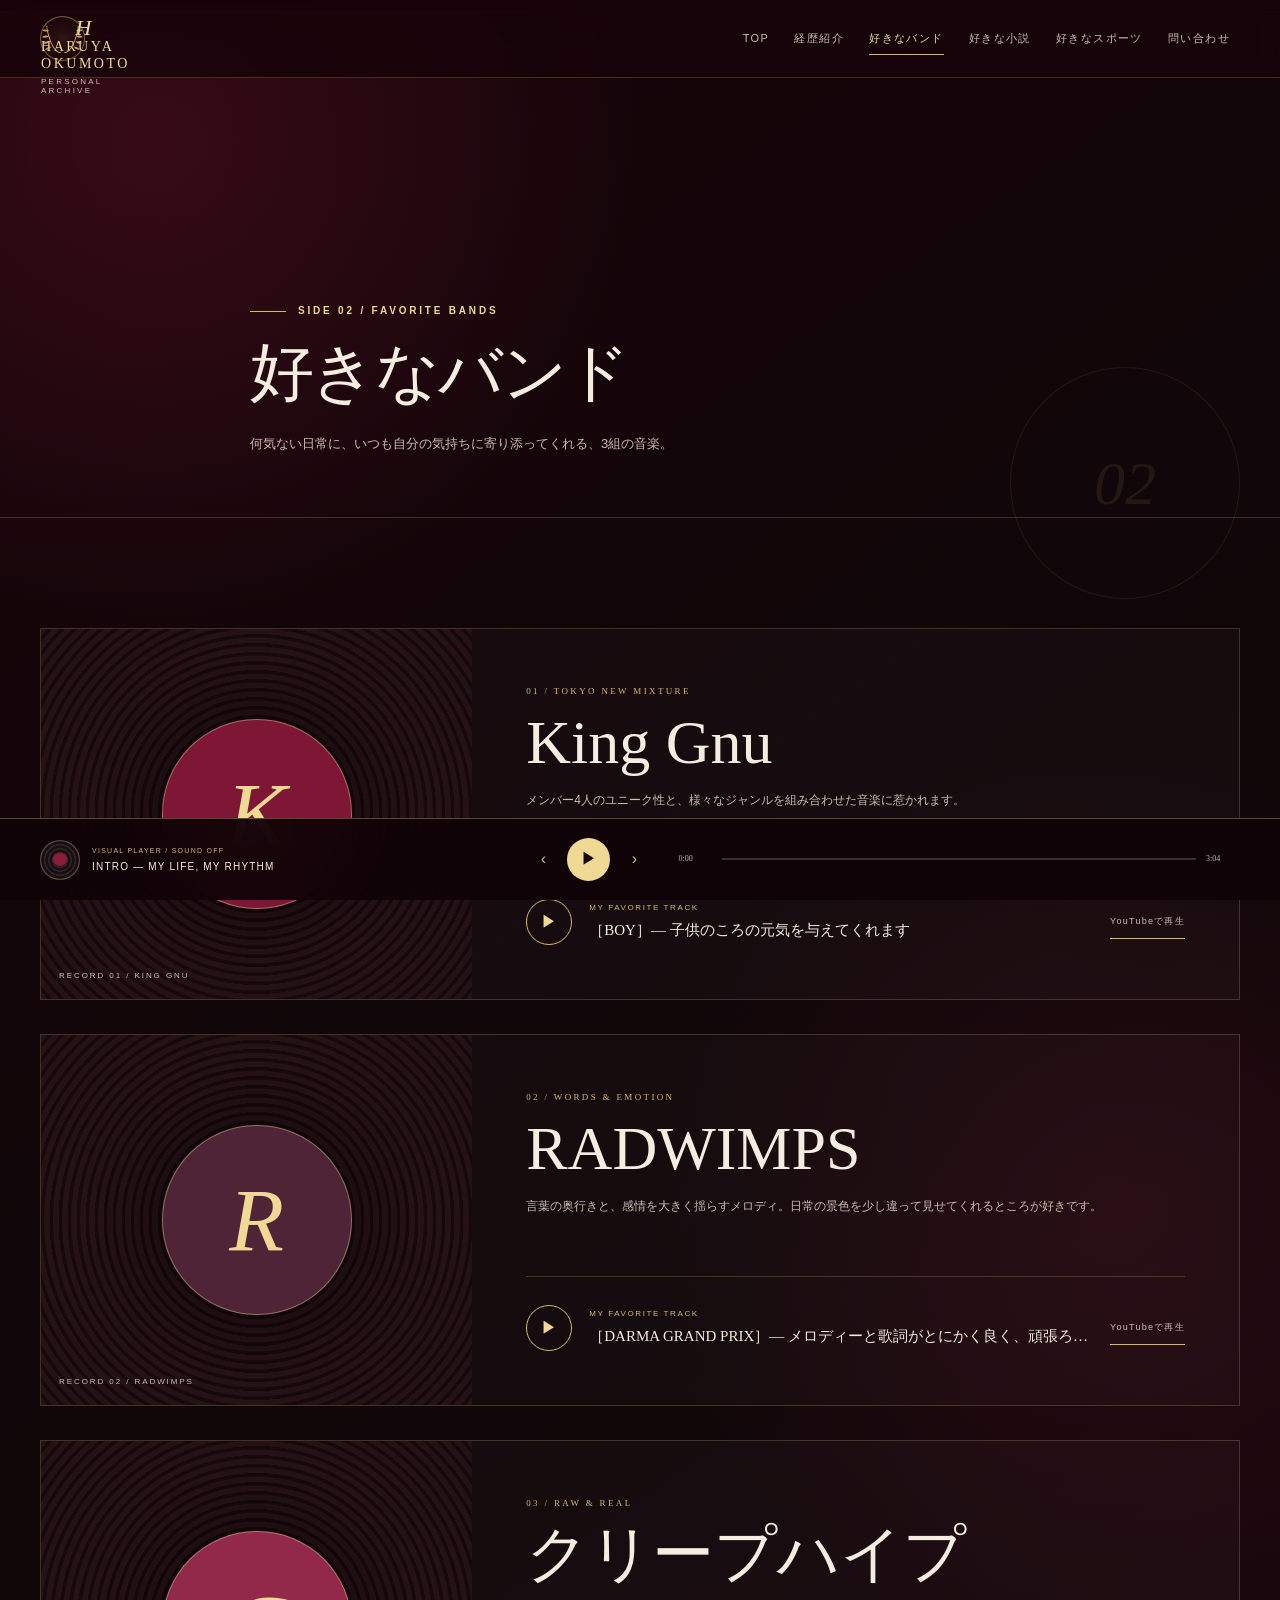
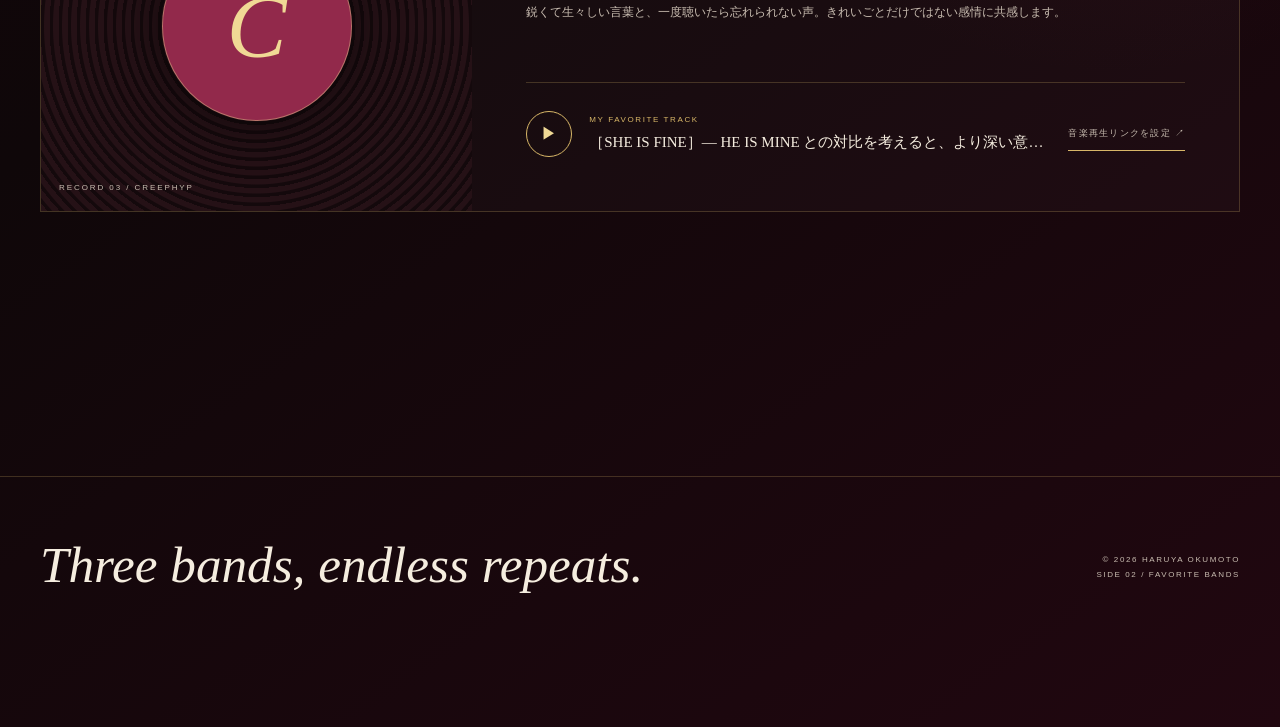
==== bands.html @ e5dada57 "all changed" ====
<!DOCTYPE html>
<html lang="ja">
<head>
  <meta charset="UTF-8">
  <meta name="viewport" content="width=device-width, initial-scale=1.0">
  <meta name="description" content="奥元遥矢の好きなバンド">
  <meta name="theme-color" content="#26060f">
  <title>好きなバンド | 奥元遥矢</title>
  <link rel="stylesheet" href="style.css">
  <script src="script.js" defer></script>
</head>
<body data-track="2">
  <a class="skip-link" href="#main">本文へ移動</a>
  <header class="site-header">
    <div class="header-inner">
      <a class="brand" href="index.html" aria-label="奥元遥矢 トップページ">
        <span class="brand-crest" aria-hidden="true">
          <span class="laurel left">
            <i></i>
            <i></i>
            <i></i>
            <i></i>
          </span><span class="monogram">H
        </span>
        <span class="laurel right">
          <i></i>
          <i></i>
          <i></i>
          <i></i>
        </span>
        <span class="brand-copy">
          <strong>HARUYA OKUMOTO</strong>
          <small>PERSONAL ARCHIVE</small>
        </span>
      </a>
      <nav class="desktop-nav" aria-label="メインナビゲーション">
        <a href="index.html">TOP</a>
        <a href="profile.html">経歴紹介</a>
        <a class="active" href="bands.html">好きなバンド</a>
        <a href="novels.html">好きな小説</a>
        <a href="sports.html">好きなスポーツ</a>
        <a href="contact.html">問い合わせ</a>
      </nav>
      <button class="menu-toggle" type="button" aria-label="メニューを開く" aria-expanded="false" data-menu-toggle><span></span><span></span></button>
    </div>
  </header>
  <nav class="mobile-nav" aria-label="モバイルナビゲーション">
    <a href="index.html">00 — TOP</a>
    <a href="profile.html">01 — 経歴紹介</a>
    <a href="bands.html">02 — 好きなバンド</a>
    <a href="novels.html">03 — 好きな小説</a>
    <a href="sports.html">04 — 好きなスポーツ</a>
    <a href="contact.html">05 — 問い合わせ</a>
  </nav>

  <main id="main">
    <section class="page-hero" data-side="02">
      <div class="container page-hero-copy">
        <p class="eyebrow">Side 02 / Favorite bands</p>
        <h1 class="page-title">好きなバンド</h1>
        <p class="page-description">何気ない日常に、いつも自分の気持ちに寄り添ってくれる、3組の音楽。</p>
      </div>
    </section>

    <section class="section">
      <div class="container band-list">
        <article class="band-card reveal">
          <div class="album-art" style="--album-color:#7e1735"><span class="album-initial">K</span><span class="album-index">RECORD 01 / KING GNU</span></div>
          <div class="band-content">
            <span class="band-kicker">01 / TOKYO NEW MIXTURE</span>
            <h2>King Gnu</h2>
            <p class="band-intro">メンバー4人のユニーク性と、様々なジャンルを組み合わせた音楽に惹かれます。</p>
            <div class="favorite-track">
              <button class="track-play" type="button" aria-label="King Gnuのビジュアル再生" data-demo-track="King Gnu">▶</button>
              <span class="track-meta"><small>MY FAVORITE TRACK</small><strong>［BOY］— 子供のころの元気を与えてくれます</strong></span>
              <a class="placeholder-link" href="https://youtu.be/OHMFoFIZF-4?si=AOyc0P_-ONfd1lYS" target="_blank" rel="noopener noreferrer">YouTubeで再生</a>
            </div>
          </div>
        </article>

        <article class="band-card reveal">
          <div class="album-art" style="--album-color:#4f2436"><span class="album-initial">R</span><span class="album-index">RECORD 02 / RADWIMPS</span></div>
          <div class="band-content">
            <span class="band-kicker">02 / WORDS &amp; EMOTION</span>
            <h2>RADWIMPS</h2>
            <p class="band-intro">言葉の奥行きと、感情を大きく揺らすメロディ。日常の景色を少し違って見せてくれるところが好きです。</p>
            <div class="favorite-track">
              <button class="track-play" type="button" aria-label="RADWIMPSのビジュアル再生" data-demo-track="RADWIMPS">▶</button>
              <span class="track-meta"><small>MY FAVORITE TRACK</small><strong>［DARMA GRAND PRIX］— メロディーと歌詞がとにかく良く、頑張ろうと思える曲です</strong></span>
              <a class="placeholder-link" href="https://youtu.be/pqZqYNPqaL0?si=oA6NtMtrsPEEuw84" target="_blank" rel="noopener noreferrer">YouTubeで再生</a>
            </div>
          </div>
        </article>

        <article class="band-card reveal">
          <div class="album-art" style="--album-color:#92294b"><span class="album-initial">C</span><span class="album-index">RECORD 03 / CREEPHYP</span></div>
          <div class="band-content">
            <span class="band-kicker">03 / RAW &amp; REAL</span>
            <h2>クリープハイプ</h2>
            <p class="band-intro">鋭くて生々しい言葉と、一度聴いたら忘れられない声。きれいごとだけではない感情に共感します。</p>
            <div class="favorite-track">
              <button class="track-play" type="button" aria-label="クリープハイプのビジュアル再生" data-demo-track="クリープハイプ">▶</button>
              <span class="track-meta"><small>MY FAVORITE TRACK</small><strong>［SHE IS FINE］— HE IS MINE との対比を考えると、より深い意味が感じられます</strong></span>
              <a class="placeholder-link" href="#" data-placeholder-link>音楽再生リンクを設定 ↗</a>
            </div>
          </div>
        </article>
      </div>
    </section>
  </main>

  <footer class="site-footer"><div class="container footer-inner"><p class="footer-title">Three bands, endless repeats.</p><p class="footer-meta">© 2026 HARUYA OKUMOTO<br>SIDE 02 / FAVORITE BANDS</p></div></footer>
  <div class="music-player" role="region" aria-label="ビジュアル音楽プレイヤー"><div class="player-inner"><div class="now-playing"><span class="mini-record" aria-hidden="true"></span><span class="now-copy"><small>VISUAL PLAYER / SOUND OFF</small><strong data-track-title>BANDS — FAVORITE SOUND</strong></span></div><div class="player-controls"><button class="player-button" type="button" aria-label="前のトラック" data-player-prev>‹</button><button class="player-button play-toggle" type="button" aria-label="再生" data-player-toggle><span data-play-icon>▶</span></button><button class="player-button" type="button" aria-label="次のトラック" data-player-next>›</button></div><div class="player-progress"><span data-current-time>0:00</span><div class="progress-track" role="slider" aria-label="再生位置" aria-valuemin="0" aria-valuemax="100" tabindex="0" data-progress-track><span class="progress-fill" data-progress-fill></span></div><span data-total-time>3:35</span></div></div></div>
  <div class="toast" role="status" aria-live="polite" data-toast></div>
</body>
</html>
---- style.css ----
@charset "UTF-8";

:root {
  --wine-950: #17040a;
  --wine-900: #26060f;
  --wine-800: #430a1a;
  --wine-700: #68112b;
  --wine-600: #8d1b3b;
  --wine-500: #aa294c;
  --wine-300: #d88498;
  --gold: #d8b768;
  --gold-light: #f0d995;
  --cream: #f5eddf;
  --cream-muted: #c8bcb0;
  --ink: #12080b;
  --line: rgba(216, 183, 104, 0.23);
  --surface: rgba(255, 248, 237, 0.055);
  --serif: "Yu Mincho", "Hiragino Mincho ProN", "Times New Roman", serif;
  --sans: "Yu Gothic", "Hiragino Kaku Gothic ProN", "Noto Sans JP", sans-serif;
  --display: Georgia, "Times New Roman", var(--serif);
  --max: 1200px;
  --player-height: 82px;
}

*,
*::before,
*::after {
  box-sizing: border-box;
}

html {
  scroll-behavior: smooth;
}

body {
  min-width: 320px;
  margin: 0;
  color: var(--cream);
  background:
    radial-gradient(circle at 12% 6%, rgba(141, 27, 59, 0.28), transparent 31rem),
    radial-gradient(circle at 87% 52%, rgba(104, 17, 43, 0.22), transparent 29rem),
    linear-gradient(145deg, var(--wine-950), #0f0709 55%, #210710);
  font-family: var(--sans);
  font-size: 16px;
  line-height: 1.8;
  opacity: 0;
  transition: opacity 0.45s ease;
}

body.is-ready {
  opacity: 1;
}

body::before {
  position: fixed;
  inset: 0;
  z-index: -1;
  content: "";
  pointer-events: none;
  opacity: 0.27;
  background-image:
    repeating-linear-gradient(0deg, rgba(255, 255, 255, 0.015) 0 1px, transparent 1px 4px),
    repeating-linear-gradient(90deg, rgba(255, 255, 255, 0.01) 0 1px, transparent 1px 5px);
}

::selection {
  color: var(--wine-950);
  background: var(--gold-light);
}

a {
  color: inherit;
  text-decoration: none;
}

button,
input,
textarea,
select {
  color: inherit;
  font: inherit;
}

button,
a {
  -webkit-tap-highlight-color: transparent;
}

img {
  max-width: 100%;
}

.skip-link {
  position: fixed;
  top: 10px;
  left: 10px;
  z-index: 9999;
  padding: 8px 14px;
  color: var(--ink);
  background: var(--gold-light);
  border-radius: 4px;
  transform: translateY(-150%);
}

.skip-link:focus {
  transform: translateY(0);
}

.site-header {
  position: sticky;
  top: 0;
  z-index: 100;
  height: 78px;
  border-bottom: 1px solid var(--line);
  background: rgba(23, 4, 10, 0.83);
  -webkit-backdrop-filter: blur(18px);
  backdrop-filter: blur(18px);
}

.header-inner {
  display: flex;
  align-items: center;
  justify-content: space-between;
  width: min(calc(100% - 48px), var(--max));
  height: 100%;
  margin: 0 auto;
}

.brand {
  display: inline-flex;
  align-items: center;
  gap: 12px;
  letter-spacing: 0.12em;
}

.brand-copy {
  display: grid;
  line-height: 1.2;
}

.brand-copy strong {
  font-family: var(--display);
  font-size: 14px;
  font-weight: 500;
  letter-spacing: 0.18em;
}

.brand-copy small {
  margin-top: 4px;
  color: var(--cream-muted);
  font-family: var(--sans);
  font-size: 8px;
  letter-spacing: 0.28em;
}

.brand-crest {
  position: relative;
  display: grid;
  width: 45px;
  height: 45px;
  place-items: center;
  color: var(--gold-light);
  border: 1px solid rgba(216, 183, 104, 0.5);
  border-radius: 50%;
  background: radial-gradient(circle, rgba(216, 183, 104, 0.11), transparent 62%);
  box-shadow: inset 0 0 18px rgba(216, 183, 104, 0.06);
}

.monogram {
  position: relative;
  z-index: 2;
  font-family: var(--display);
  font-size: 22px;
  font-style: italic;
  line-height: 1;
  transform: translateX(-1px);
}

.laurel {
  position: absolute;
  top: 8px;
  width: 11px;
  height: 29px;
  border: solid var(--gold);
  opacity: 0.9;
}

.laurel.left {
  left: 7px;
  border-width: 0 0 1px 1px;
  border-radius: 0 0 0 100%;
  transform: rotate(-8deg);
}

.laurel.right {
  right: 7px;
  border-width: 0 1px 1px 0;
  border-radius: 0 0 100% 0;
  transform: rotate(8deg);
}

.laurel i {
  position: absolute;
  width: 6px;
  height: 3px;
  background: var(--gold);
  border-radius: 100% 0 100% 0;
}

.laurel.left i:nth-child(1) { top: 3px; left: -5px; transform: rotate(35deg); }
.laurel.left i:nth-child(2) { top: 9px; left: -6px; transform: rotate(23deg); }
.laurel.left i:nth-child(3) { top: 15px; left: -6px; transform: rotate(14deg); }
.laurel.left i:nth-child(4) { top: 21px; left: -5px; transform: rotate(4deg); }
.laurel.right i:nth-child(1) { top: 3px; right: -5px; transform: scaleX(-1) rotate(35deg); }
.laurel.right i:nth-child(2) { top: 9px; right: -6px; transform: scaleX(-1) rotate(23deg); }
.laurel.right i:nth-child(3) { top: 15px; right: -6px; transform: scaleX(-1) rotate(14deg); }
.laurel.right i:nth-child(4) { top: 21px; right: -5px; transform: scaleX(-1) rotate(4deg); }

.desktop-nav {
  display: flex;
  align-items: center;
  gap: 5px;
}

.desktop-nav a {
  position: relative;
  padding: 11px 10px;
  color: var(--cream-muted);
  font-size: 11px;
  letter-spacing: 0.13em;
  transition: color 0.25s ease;
}

.desktop-nav a::after {
  position: absolute;
  right: 10px;
  bottom: 4px;
  left: 10px;
  height: 1px;
  content: "";
  background: var(--gold);
  transform: scaleX(0);
  transform-origin: right;
  transition: transform 0.25s ease;
}

.desktop-nav a:hover,
.desktop-nav a.active {
  color: var(--gold-light);
}

.desktop-nav a:hover::after,
.desktop-nav a.active::after {
  transform: scaleX(1);
  transform-origin: left;
}

.menu-toggle {
  display: none;
  width: 42px;
  height: 42px;
  padding: 0;
  border: 1px solid var(--line);
  border-radius: 50%;
  background: transparent;
  cursor: pointer;
}

.menu-toggle span {
  display: block;
  width: 17px;
  height: 1px;
  margin: 5px auto;
  background: var(--gold-light);
  transition: transform 0.25s ease, opacity 0.25s ease;
}

.mobile-nav {
  position: fixed;
  top: 78px;
  right: 0;
  left: 0;
  z-index: 99;
  display: grid;
  padding: 20px 24px 28px;
  border-bottom: 1px solid var(--line);
  background: rgba(23, 4, 10, 0.98);
  transform: translateY(-120%);
  transition: transform 0.35s cubic-bezier(0.2, 0.8, 0.2, 1);
}

.mobile-nav a {
  padding: 11px 4px;
  color: var(--cream-muted);
  border-bottom: 1px solid rgba(216, 183, 104, 0.1);
  font-size: 13px;
  letter-spacing: 0.15em;
}

body.menu-open .mobile-nav {
  transform: translateY(0);
}

body.menu-open .menu-toggle span:first-child {
  transform: translateY(3px) rotate(45deg);
}

body.menu-open .menu-toggle span:last-child {
  transform: translateY(-3px) rotate(-45deg);
}

main {
  overflow: hidden;
  padding-bottom: calc(var(--player-height) + 72px);
}

.container {
  width: min(calc(100% - 48px), var(--max));
  margin: 0 auto;
}

.eyebrow {
  display: flex;
  align-items: center;
  gap: 12px;
  margin: 0 0 16px;
  color: var(--gold-light);
  font-size: 10px;
  font-weight: 600;
  letter-spacing: 0.28em;
  text-transform: uppercase;
}

.eyebrow::before {
  width: 36px;
  height: 1px;
  content: "";
  background: var(--gold);
}

.hero {
  position: relative;
  display: grid;
  min-height: calc(100svh - 78px);
  align-items: center;
  padding: 72px 0 88px;
}

.hero-grid {
  display: grid;
  grid-template-columns: 1.12fr 0.88fr;
  gap: 6vw;
  align-items: center;
}

.hero h1 {
  max-width: 790px;
  margin: 0;
  font-family: var(--serif);
  font-size: clamp(46px, 7.2vw, 104px);
  font-weight: 500;
  letter-spacing: -0.055em;
  line-height: 0.99;
}

.hero h1 .outline {
  display: block;
  color: transparent;
  -webkit-text-stroke: 1px rgba(240, 217, 149, 0.78);
  font-family: var(--display);
  font-style: italic;
  letter-spacing: -0.035em;
}

.hero-lead {
  max-width: 600px;
  margin: 28px 0 0;
  color: var(--cream-muted);
  font-size: 14px;
  line-height: 2.05;
}

.hero-actions {
  display: flex;
  flex-wrap: wrap;
  gap: 12px;
  margin-top: 36px;
}

.button {
  display: inline-flex;
  min-height: 50px;
  align-items: center;
  justify-content: center;
  gap: 12px;
  padding: 0 23px;
  border: 1px solid var(--gold);
  border-radius: 999px;
  font-size: 11px;
  font-weight: 600;
  letter-spacing: 0.16em;
  cursor: pointer;
  transition: color 0.25s ease, background 0.25s ease, transform 0.25s ease;
}

.button.primary {
  color: var(--wine-950);
  background: var(--gold-light);
}

.button.secondary {
  color: var(--gold-light);
  background: transparent;
}

.button:hover {
  transform: translateY(-2px);
}

.button.primary:hover {
  background: var(--cream);
}

.button .arrow {
  font-size: 16px;
}

.record-stage {
  position: relative;
  display: grid;
  min-height: 480px;
  place-items: center;
}

.record-stage::before {
  position: absolute;
  width: min(39vw, 450px);
  aspect-ratio: 1;
  content: "";
  border: 1px solid rgba(216, 183, 104, 0.14);
  border-radius: 50%;
  box-shadow: 0 0 0 44px rgba(216, 183, 104, 0.025), 0 0 0 88px rgba(216, 183, 104, 0.018);
}

.vinyl {
  position: relative;
  width: min(34vw, 390px);
  aspect-ratio: 1;
  border-radius: 50%;
  background:
    radial-gradient(circle at 50% 50%, #0b0809 0 2.5%, transparent 2.8%),
    radial-gradient(circle at 50% 50%, var(--gold) 0 4%, #ede0b4 4.4% 5%, var(--wine-700) 5.4% 18%, transparent 18.4%),
    repeating-radial-gradient(circle at 50% 50%, #151113 0 3px, #262022 4px 5px, #0b090a 6px 8px);
  box-shadow: -20px 28px 65px rgba(0, 0, 0, 0.58), inset 0 0 28px rgba(255, 255, 255, 0.08);
}

.vinyl::before {
  position: absolute;
  inset: 0;
  content: "";
  border-radius: inherit;
  background: conic-gradient(from 20deg, transparent 0 12%, rgba(255, 255, 255, 0.13) 16%, transparent 21% 50%, rgba(255, 255, 255, 0.08) 56%, transparent 61%);
  mix-blend-mode: screen;
}

.vinyl::after {
  position: absolute;
  top: 37%;
  right: 37%;
  bottom: 37%;
  left: 37%;
  display: grid;
  content: "H";
  place-items: center;
  color: var(--gold-light);
  border: 1px solid rgba(240, 217, 149, 0.42);
  border-radius: 50%;
  font-family: var(--display);
  font-size: clamp(20px, 3vw, 42px);
  font-style: italic;
  background: radial-gradient(circle, var(--wine-600), var(--wine-800));
}

.vinyl.is-spinning,
body.is-playing .vinyl {
  animation: spin 7s linear infinite;
}

@keyframes spin {
  to { transform: rotate(360deg); }
}

.record-caption {
  position: absolute;
  right: 0;
  bottom: 30px;
  display: grid;
  padding-left: 18px;
  border-left: 1px solid var(--gold);
  line-height: 1.4;
}

.record-caption strong {
  font-family: var(--display);
  font-size: 12px;
  font-weight: 400;
  letter-spacing: 0.2em;
}

.record-caption small {
  margin-top: 5px;
  color: var(--cream-muted);
  font-size: 8px;
  letter-spacing: 0.22em;
}

.scroll-cue {
  position: absolute;
  bottom: 35px;
  left: 50%;
  display: grid;
  gap: 8px;
  place-items: center;
  color: var(--cream-muted);
  font-size: 8px;
  letter-spacing: 0.27em;
  transform: translateX(-50%);
}

.scroll-cue::after {
  width: 1px;
  height: 42px;
  content: "";
  background: linear-gradient(var(--gold), transparent);
  animation: scrollLine 1.8s ease-in-out infinite;
  transform-origin: top;
}

@keyframes scrollLine {
  0%, 100% { transform: scaleY(0.35); opacity: 0.45; }
  50% { transform: scaleY(1); opacity: 1; }
}

.section {
  padding: 110px 0;
}

.section + .section {
  border-top: 1px solid rgba(216, 183, 104, 0.1);
}

.section-heading {
  display: flex;
  align-items: end;
  justify-content: space-between;
  gap: 30px;
  margin-bottom: 48px;
}

.section-heading h2,
.page-title {
  margin: 0;
  font-family: var(--serif);
  font-size: clamp(36px, 5vw, 70px);
  font-weight: 500;
  letter-spacing: -0.04em;
  line-height: 1.15;
}

.section-heading p {
  max-width: 470px;
  margin: 0;
  color: var(--cream-muted);
  font-size: 12px;
  line-height: 1.9;
}

.route-grid {
  display: grid;
  grid-template-columns: repeat(12, 1fr);
  gap: 16px;
}

.route-card {
  position: relative;
  display: flex;
  min-height: 240px;
  flex-direction: column;
  justify-content: space-between;
  padding: 26px;
  overflow: hidden;
  border: 1px solid var(--line);
  border-radius: 2px;
  background:
    radial-gradient(circle at 100% 100%, rgba(141, 27, 59, 0.26), transparent 60%),
    var(--surface);
  transition: border-color 0.3s ease, transform 0.3s ease, background 0.3s ease;
}

.route-card:nth-child(1),
.route-card:nth-child(2) {
  grid-column: span 6;
}

.route-card:nth-child(n + 3) {
  grid-column: span 4;
}

.route-card::after {
  position: absolute;
  right: -55px;
  bottom: -80px;
  width: 190px;
  aspect-ratio: 1;
  content: "";
  border: 16px double rgba(216, 183, 104, 0.08);
  border-radius: 50%;
  transition: transform 0.5s ease;
}

.route-card:hover {
  border-color: rgba(216, 183, 104, 0.56);
  background-color: rgba(255, 248, 237, 0.075);
  transform: translateY(-5px);
}

.route-card:hover::after {
  transform: rotate(35deg) scale(1.08);
}

.route-number {
  color: var(--gold);
  font-family: var(--display);
  font-size: 10px;
  letter-spacing: 0.22em;
}

.route-card h3 {
  position: relative;
  z-index: 1;
  margin: auto 0 5px;
  font-family: var(--serif);
  font-size: clamp(23px, 3vw, 34px);
  font-weight: 500;
  line-height: 1.2;
}

.route-card p {
  position: relative;
  z-index: 1;
  margin: 0;
  color: var(--cream-muted);
  font-size: 10px;
  letter-spacing: 0.14em;
}

.route-arrow {
  position: absolute;
  top: 23px;
  right: 25px;
  color: var(--gold-light);
  font-size: 22px;
  transition: transform 0.3s ease;
}

.route-card:hover .route-arrow {
  transform: translate(4px, -4px);
}

.quote-block {
  display: grid;
  grid-template-columns: 0.75fr 1.25fr;
  gap: 8vw;
  align-items: center;
}

.quote-number {
  position: relative;
  display: grid;
  width: min(100%, 350px);
  aspect-ratio: 1;
  place-items: center;
  color: var(--gold-light);
  border: 1px solid var(--line);
  border-radius: 50%;
  font-family: var(--display);
  font-size: clamp(72px, 11vw, 150px);
  font-style: italic;
}

.quote-number::before,
.quote-number::after {
  position: absolute;
  content: "";
  border: 1px solid rgba(216, 183, 104, 0.1);
  border-radius: 50%;
}

.quote-number::before { inset: 9%; }
.quote-number::after { inset: 21%; }

.quote-copy blockquote {
  margin: 0;
  font-family: var(--serif);
  font-size: clamp(25px, 3.6vw, 48px);
  line-height: 1.55;
}

.quote-copy cite {
  display: block;
  margin-top: 24px;
  color: var(--gold);
  font-size: 10px;
  font-style: normal;
  letter-spacing: 0.24em;
}

.page-hero {
  position: relative;
  display: flex;
  min-height: 440px;
  align-items: end;
  padding: 90px 0 62px;
  border-bottom: 1px solid var(--line);
}

.page-hero::after {
  position: absolute;
  right: max(24px, calc((100vw - var(--max)) / 2));
  bottom: -82px;
  width: 230px;
  aspect-ratio: 1;
  content: attr(data-side);
  color: rgba(216, 183, 104, 0.1);
  border: 1px solid rgba(216, 183, 104, 0.1);
  border-radius: 50%;
  font-family: var(--display);
  font-size: 62px;
  font-style: italic;
  line-height: 230px;
  text-align: center;
}

.page-hero-copy {
  position: relative;
  z-index: 1;
  max-width: 780px;
}

.page-description {
  max-width: 620px;
  margin: 22px 0 0;
  color: var(--cream-muted);
  font-size: 13px;
}

.profile-layout {
  display: grid;
  grid-template-columns: 0.75fr 1.25fr;
  gap: 7vw;
  align-items: start;
}

.profile-portrait {
  position: sticky;
  top: 115px;
  display: grid;
  min-height: 520px;
  place-items: center;
  overflow: hidden;
  border: 1px solid var(--line);
  background:
    linear-gradient(145deg, transparent 35%, rgba(141, 27, 59, 0.38)),
    linear-gradient(25deg, rgba(216, 183, 104, 0.07), transparent);
}

.profile-portrait::before {
  width: 72%;
  aspect-ratio: 1;
  content: "H";
  color: var(--gold-light);
  border: 1px solid rgba(216, 183, 104, 0.32);
  border-radius: 50%;
  font-family: var(--display);
  font-size: clamp(100px, 14vw, 190px);
  font-style: italic;
  line-height: 1.75;
  text-align: center;
  box-shadow: 0 0 0 24px rgba(216, 183, 104, 0.025), 0 0 0 48px rgba(216, 183, 104, 0.018);
}

.profile-portrait small {
  position: absolute;
  right: 20px;
  bottom: 16px;
  color: var(--cream-muted);
  font-size: 8px;
  letter-spacing: 0.26em;
}

.profile-list {
  margin: 0;
}

.profile-row {
  display: grid;
  grid-template-columns: 150px 1fr;
  gap: 20px;
  padding: 24px 0;
  border-bottom: 1px solid var(--line);
}

.profile-row dt {
  color: var(--gold);
  font-family: var(--display);
  font-size: 10px;
  letter-spacing: 0.2em;
  text-transform: uppercase;
}

.profile-row dd {
  margin: 0;
  font-family: var(--serif);
  font-size: clamp(20px, 2.5vw, 26px);
  line-height: 1.55;
}

.timeline {
  position: relative;
  display: grid;
  gap: 0;
  margin-top: 82px;
}

.timeline::before {
  position: absolute;
  top: 10px;
  bottom: 10px;
  left: 72px;
  width: 1px;
  content: "";
  background: var(--line);
}

.timeline-item {
  position: relative;
  display: grid;
  grid-template-columns: 70px 1fr;
  gap: 32px;
  padding: 0 0 38px;
}

.timeline-year {
  color: var(--gold-light);
  font-family: var(--display);
  font-size: 13px;
  font-style: italic;
}

.timeline-copy {
  position: relative;
  padding-left: 22px;
}

.timeline-copy::before {
  position: absolute;
  top: 5px;
  left: -35px;
  width: 7px;
  height: 7px;
  content: "";
  border: 1px solid var(--gold);
  border-radius: 50%;
  background: var(--wine-950);
}

.timeline-copy h3 {
  margin: 0 0 8px;
  font-family: var(--serif);
  font-size: 20px;
  font-weight: 500;
}

.timeline-copy p {
  margin: 0;
  color: var(--cream-muted);
  font-size: 12px;
}

.band-list {
  display: grid;
  gap: 34px;
}

.band-card {
  display: grid;
  grid-template-columns: 0.72fr 1.28fr;
  min-height: 370px;
  overflow: hidden;
  border: 1px solid var(--line);
  background: rgba(255, 248, 237, 0.025);
}

.album-art {
  position: relative;
  display: grid;
  min-height: 370px;
  place-items: center;
  overflow: hidden;
  background:
    radial-gradient(circle at center, transparent 0 28%, rgba(0, 0, 0, 0.35) 28.5% 29%, transparent 29.5%),
    repeating-radial-gradient(circle at center, #251116 0 5px, #14090c 6px 9px);
}

.album-art::after {
  position: absolute;
  width: 44%;
  aspect-ratio: 1;
  content: "";
  border: 1px solid rgba(240, 217, 149, 0.42);
  border-radius: 50%;
  background: var(--album-color, var(--wine-700));
  box-shadow: 0 0 50px rgba(0, 0, 0, 0.5);
}

.album-initial {
  position: relative;
  z-index: 2;
  color: var(--gold-light);
  font-family: var(--display);
  font-size: clamp(52px, 7vw, 90px);
  font-style: italic;
}

.album-art .album-index {
  position: absolute;
  bottom: 16px;
  left: 18px;
  z-index: 3;
  color: var(--cream-muted);
  font-size: 8px;
  letter-spacing: 0.24em;
}

.band-content {
  display: flex;
  flex-direction: column;
  padding: clamp(28px, 5vw, 54px);
}

.band-kicker {
  color: var(--gold);
  font-family: var(--display);
  font-size: 9px;
  letter-spacing: 0.26em;
}

.band-content h2 {
  margin: 12px 0 17px;
  font-family: var(--display);
  font-size: clamp(35px, 5vw, 62px);
  font-weight: 400;
  line-height: 1;
}

.band-intro {
  max-width: 580px;
  margin: 0;
  color: var(--cream-muted);
  font-size: 12px;
}

.favorite-track {
  display: grid;
  grid-template-columns: 48px 1fr auto;
  gap: 15px;
  align-items: center;
  margin-top: auto;
  padding-top: 28px;
  border-top: 1px solid var(--line);
}

.track-play {
  display: grid;
  width: 46px;
  height: 46px;
  padding: 0;
  place-items: center;
  color: var(--gold-light);
  border: 1px solid var(--gold);
  border-radius: 50%;
  background: transparent;
  cursor: pointer;
  transition: background 0.25s ease, color 0.25s ease;
}

.track-play:hover {
  color: var(--wine-950);
  background: var(--gold-light);
}

.track-meta {
  display: grid;
  min-width: 0;
  line-height: 1.5;
}

.track-meta small {
  color: var(--gold);
  font-size: 8px;
  letter-spacing: 0.2em;
}

.track-meta strong {
  overflow: hidden;
  margin-top: 5px;
  font-family: var(--serif);
  font-size: 15px;
  font-weight: 500;
  text-overflow: ellipsis;
  white-space: nowrap;
}

.placeholder-link {
  padding: 8px 0;
  color: var(--cream-muted);
  border-bottom: 1px solid var(--gold);
  font-size: 9px;
  letter-spacing: 0.14em;
  cursor: pointer;
}

.novel-shelf {
  display: grid;
  grid-template-columns: repeat(3, 1fr);
  gap: 20px;
  align-items: end;
}

.book-card {
  position: relative;
  display: flex;
  min-height: 500px;
  flex-direction: column;
  padding: 30px;
  overflow: hidden;
  color: var(--cream);
  border: 1px solid rgba(216, 183, 104, 0.4);
  background:
    linear-gradient(155deg, rgba(255, 255, 255, 0.055), transparent 35%),
    var(--book-color, var(--wine-800));
  box-shadow: 12px 18px 35px rgba(0, 0, 0, 0.25);
  transition: transform 0.35s ease, box-shadow 0.35s ease;
}

.book-card:nth-child(2) {
  min-height: 540px;
}

.book-card:hover {
  z-index: 2;
  box-shadow: 18px 24px 50px rgba(0, 0, 0, 0.42);
  transform: translateY(-12px) rotate(-0.5deg);
}

.book-card::before {
  position: absolute;
  top: 0;
  bottom: 0;
  left: 12px;
  width: 1px;
  content: "";
  background: rgba(216, 183, 104, 0.25);
  box-shadow: 3px 0 8px rgba(0, 0, 0, 0.22);
}

.book-number {
  color: var(--gold-light);
  font-family: var(--display);
  font-size: 9px;
  letter-spacing: 0.25em;
}

.book-card h2 {
  margin: 54px 0 14px;
  font-family: var(--serif);
  font-size: clamp(27px, 3vw, 38px);
  font-weight: 500;
  line-height: 1.45;
  writing-mode: vertical-rl;
}

.book-card p {
  max-width: 28em;
  margin: auto 0 0;
  color: rgba(245, 237, 223, 0.68);
  font-size: 11px;
  line-height: 1.9;
}

.book-stamp {
  position: absolute;
  right: 24px;
  bottom: 24px;
  display: grid;
  width: 38px;
  height: 38px;
  place-items: center;
  color: var(--gold-light);
  border: 1px solid var(--gold);
  border-radius: 50%;
  font-family: var(--display);
  font-size: 11px;
  font-style: italic;
}

.reading-note {
  display: grid;
  grid-template-columns: 0.9fr 1.1fr;
  gap: 7vw;
  align-items: center;
}

.reading-note h2 {
  margin: 0;
  font-family: var(--serif);
  font-size: clamp(31px, 4vw, 52px);
  font-weight: 500;
  line-height: 1.45;
}

.reading-note p {
  margin: 0;
  color: var(--cream-muted);
  font-size: 12px;
}

.sports-grid {
  display: grid;
  grid-template-columns: repeat(2, 1fr);
  gap: 22px;
}

.sport-card {
  position: relative;
  min-height: 580px;
  padding: clamp(28px, 4vw, 48px);
  overflow: hidden;
  border: 1px solid var(--line);
  background:
    linear-gradient(180deg, transparent 45%, rgba(0, 0, 0, 0.6)),
    radial-gradient(circle at 60% 30%, var(--sport-glow, rgba(141, 27, 59, 0.6)), transparent 42%),
    #170b0e;
}

.sport-card::after {
  position: absolute;
  top: 22%;
  left: 50%;
  width: min(65%, 310px);
  aspect-ratio: 1;
  content: "";
  border: 1px solid rgba(240, 217, 149, 0.22);
  border-radius: 50%;
  box-shadow: 0 0 0 18px rgba(216, 183, 104, 0.03), 0 0 0 36px rgba(216, 183, 104, 0.018);
  transform: translateX(-50%);
}

.sport-card.tennis::before {
  position: absolute;
  top: 27%;
  left: 50%;
  z-index: 1;
  width: 120px;
  height: 210px;
  content: "";
  border: 8px double var(--gold-light);
  border-radius: 50%;
  opacity: 0.75;
  transform: translateX(-50%) rotate(35deg);
  box-shadow: 35px 153px 0 -27px var(--gold-light);
}

.sport-card.running::before {
  position: absolute;
  top: 22%;
  left: 50%;
  z-index: 1;
  width: 210px;
  height: 210px;
  content: "";
  border: solid var(--gold-light);
  border-width: 0 0 7px 7px;
  border-radius: 50%;
  opacity: 0.72;
  transform: translateX(-50%) rotate(-38deg) skew(-12deg);
}

.sport-index {
  color: var(--gold);
  font-family: var(--display);
  font-size: 9px;
  letter-spacing: 0.24em;
}

.sport-copy {
  position: absolute;
  right: clamp(28px, 4vw, 48px);
  bottom: clamp(28px, 4vw, 48px);
  left: clamp(28px, 4vw, 48px);
  z-index: 2;
}

.sport-copy h2 {
  margin: 0;
  font-family: var(--display);
  font-size: clamp(42px, 6vw, 72px);
  font-weight: 400;
  line-height: 1;
}

.sport-copy p {
  margin: 18px 0 0;
  color: var(--cream-muted);
  font-size: 12px;
}

.sport-tags {
  display: flex;
  flex-wrap: wrap;
  gap: 8px;
  margin-top: 22px;
}

.sport-tags span {
  padding: 5px 10px;
  border: 1px solid rgba(216, 183, 104, 0.35);
  border-radius: 999px;
  color: var(--gold-light);
  font-size: 8px;
  letter-spacing: 0.16em;
}

.routine {
  display: grid;
  grid-template-columns: repeat(3, 1fr);
  gap: 1px;
  border: 1px solid var(--line);
  background: var(--line);
}

.routine-card {
  min-height: 190px;
  padding: 28px;
  background: var(--wine-950);
}

.routine-card small {
  color: var(--gold);
  font-family: var(--display);
  font-size: 9px;
  letter-spacing: 0.22em;
}

.routine-card h3 {
  margin: 25px 0 8px;
  font-family: var(--serif);
  font-size: 21px;
  font-weight: 500;
}

.routine-card p {
  margin: 0;
  color: var(--cream-muted);
  font-size: 11px;
}

.contact-layout {
  display: grid;
  grid-template-columns: 0.75fr 1.25fr;
  gap: 8vw;
  align-items: start;
}

.contact-side {
  position: sticky;
  top: 120px;
}

.contact-side h2 {
  margin: 0;
  font-family: var(--serif);
  font-size: clamp(31px, 4vw, 52px);
  font-weight: 500;
  line-height: 1.45;
}

.contact-side p {
  margin: 24px 0 0;
  color: var(--cream-muted);
  font-size: 12px;
}

.no-send-note {
  display: flex;
  gap: 10px;
  align-items: flex-start;
  margin-top: 32px;
  padding: 16px;
  border: 1px solid var(--line);
  color: var(--gold-light);
  font-size: 10px;
  line-height: 1.7;
}

.no-send-note::before {
  flex: none;
  content: "●";
  color: var(--gold);
  font-size: 7px;
}

.contact-form {
  display: grid;
  gap: 28px;
}

.form-row {
  display: grid;
  grid-template-columns: repeat(2, 1fr);
  gap: 22px;
}

.field {
  display: grid;
  gap: 9px;
}

.field label {
  color: var(--gold-light);
  font-size: 9px;
  letter-spacing: 0.2em;
}

.field input,
.field textarea,
.field select {
  width: 100%;
  padding: 14px 0;
  border: 0;
  border-bottom: 1px solid rgba(216, 183, 104, 0.38);
  border-radius: 0;
  outline: 0;
  background: transparent;
  transition: border-color 0.25s ease, background 0.25s ease;
}

.field textarea {
  min-height: 170px;
  resize: vertical;
}

.field input:focus,
.field textarea:focus,
.field select:focus {
  border-bottom-color: var(--gold-light);
  background: rgba(216, 183, 104, 0.03);
}

.field input::placeholder,
.field textarea::placeholder {
  color: rgba(200, 188, 176, 0.47);
}

.contact-form .button {
  justify-self: start;
}

.site-footer {
  position: relative;
  padding: 62px 0 calc(var(--player-height) + 55px);
  border-top: 1px solid var(--line);
}

.footer-inner {
  display: flex;
  align-items: end;
  justify-content: space-between;
  gap: 35px;
}

.footer-title {
  margin: 0;
  font-family: var(--display);
  font-size: clamp(30px, 4vw, 52px);
  font-style: italic;
  line-height: 1;
}

.footer-meta {
  color: var(--cream-muted);
  font-size: 8px;
  letter-spacing: 0.2em;
  text-align: right;
}

.music-player {
  position: fixed;
  right: 0;
  bottom: 0;
  left: 0;
  z-index: 150;
  height: var(--player-height);
  border-top: 1px solid rgba(216, 183, 104, 0.38);
  background: rgba(16, 4, 8, 0.94);
  -webkit-backdrop-filter: blur(22px);
  backdrop-filter: blur(22px);
}

.player-inner {
  display: grid;
  grid-template-columns: minmax(200px, 0.9fr) auto minmax(260px, 1.1fr);
  gap: 28px;
  align-items: center;
  width: min(calc(100% - 48px), var(--max));
  height: 100%;
  margin: 0 auto;
}

.now-playing {
  display: flex;
  min-width: 0;
  gap: 12px;
  align-items: center;
}

.mini-record {
  position: relative;
  flex: none;
  width: 40px;
  height: 40px;
  border: 1px solid rgba(216, 183, 104, 0.28);
  border-radius: 50%;
  background: repeating-radial-gradient(circle, #151113 0 2px, #352128 3px 4px);
}

.mini-record::after {
  position: absolute;
  inset: 32%;
  content: "";
  border-radius: 50%;
  background: var(--wine-600);
}

body.is-playing .mini-record {
  animation: spin 3s linear infinite;
}

.now-copy {
  display: grid;
  min-width: 0;
  line-height: 1.3;
}

.now-copy small {
  color: var(--gold);
  font-size: 7px;
  letter-spacing: 0.18em;
}

.now-copy strong {
  overflow: hidden;
  margin-top: 5px;
  font-size: 10px;
  font-weight: 500;
  letter-spacing: 0.12em;
  text-overflow: ellipsis;
  white-space: nowrap;
}

.player-controls {
  display: flex;
  gap: 8px;
  align-items: center;
}

.player-button {
  display: grid;
  width: 32px;
  height: 32px;
  padding: 0;
  place-items: center;
  color: var(--cream-muted);
  border: 0;
  background: transparent;
  cursor: pointer;
}

.player-button:hover {
  color: var(--gold-light);
}

.player-button.play-toggle {
  width: 43px;
  height: 43px;
  color: var(--wine-950);
  border-radius: 50%;
  background: var(--gold-light);
}

.player-progress {
  display: grid;
  grid-template-columns: 34px 1fr 34px;
  gap: 10px;
  align-items: center;
  color: var(--cream-muted);
  font-family: var(--display);
  font-size: 8px;
}

.progress-track {
  position: relative;
  height: 2px;
  overflow: hidden;
  background: rgba(245, 237, 223, 0.18);
  cursor: pointer;
}

.progress-fill {
  display: block;
  width: 0;
  height: 100%;
  background: var(--gold-light);
}

.toast {
  position: fixed;
  right: 24px;
  bottom: calc(var(--player-height) + 22px);
  z-index: 300;
  max-width: min(360px, calc(100% - 48px));
  padding: 14px 18px;
  color: var(--wine-950);
  border-radius: 2px;
  background: var(--gold-light);
  box-shadow: 0 15px 40px rgba(0, 0, 0, 0.34);
  font-size: 11px;
  line-height: 1.6;
  opacity: 0;
  pointer-events: none;
  transform: translateY(12px);
  transition: opacity 0.25s ease, transform 0.25s ease;
}

.toast.show {
  opacity: 1;
  transform: translateY(0);
}

.reveal {
  opacity: 0;
  transform: translateY(22px);
  transition: opacity 0.65s ease, transform 0.65s ease;
}

.reveal.visible {
  opacity: 1;
  transform: translateY(0);
}

@media (max-width: 980px) {
  .desktop-nav { display: none; }
  .menu-toggle { display: block; }
  .hero-grid { grid-template-columns: 1fr; gap: 45px; }
  .hero { padding-top: 65px; }
  .hero-copy { position: relative; z-index: 2; }
  .record-stage { min-height: 410px; }
  .vinyl { width: min(68vw, 360px); }
  .record-stage::before { width: min(76vw, 420px); }
  .route-card:nth-child(n) { grid-column: span 6; }
  .route-card:last-child { grid-column: span 12; }
  .profile-layout { grid-template-columns: 0.8fr 1.2fr; gap: 40px; }
  .profile-portrait { min-height: 430px; }
  .band-card { grid-template-columns: 0.8fr 1.2fr; }
  .favorite-track { grid-template-columns: 48px 1fr; }
  .placeholder-link { grid-column: 2; justify-self: start; }
  .novel-shelf { gap: 12px; }
  .book-card { padding: 24px; }
  .player-inner { grid-template-columns: minmax(160px, 1fr) auto 1.2fr; gap: 15px; }
}

@media (max-width: 720px) {
  :root { --player-height: 72px; }
  .container,
  .header-inner,
  .player-inner { width: min(calc(100% - 32px), var(--max)); }
  .site-header { height: 68px; }
  .brand-copy small { display: none; }
  .brand-crest { width: 39px; height: 39px; }
  .brand-copy strong { font-size: 12px; }
  .mobile-nav { top: 68px; }
  .hero { min-height: auto; padding: 78px 0 110px; }
  .hero h1 { font-size: clamp(44px, 14vw, 72px); }
  .hero-lead { font-size: 12px; }
  .record-stage { min-height: 350px; }
  .vinyl { width: min(78vw, 320px); }
  .record-stage::before { width: min(88vw, 370px); }
  .record-caption { right: 10px; bottom: 5px; }
  .scroll-cue { display: none; }
  .section { padding: 78px 0; }
  .section-heading { display: grid; margin-bottom: 32px; }
  .route-grid { gap: 12px; }
  .route-card:nth-child(n) { grid-column: span 12; min-height: 190px; }
  .quote-block,
  .profile-layout,
  .reading-note,
  .contact-layout { grid-template-columns: 1fr; gap: 50px; }
  .quote-number { width: 70%; margin: 0 auto; }
  .profile-portrait,
  .contact-side { position: relative; top: auto; }
  .profile-portrait { min-height: 360px; }
  .profile-row { grid-template-columns: 105px 1fr; gap: 12px; }
  .page-hero { min-height: 390px; padding-top: 76px; }
  .page-hero::after { right: -70px; bottom: -90px; }
  .band-card { grid-template-columns: 1fr; }
  .album-art { min-height: 310px; }
  .band-content { min-height: 360px; }
  .novel-shelf { grid-template-columns: 1fr; gap: 20px; }
  .book-card,
  .book-card:nth-child(2) { min-height: 410px; }
  .book-card h2 { margin-top: 35px; writing-mode: initial; }
  .sports-grid { grid-template-columns: 1fr; }
  .sport-card { min-height: 520px; }
  .routine { grid-template-columns: 1fr; }
  .form-row { grid-template-columns: 1fr; }
  .footer-inner { display: grid; }
  .footer-meta { text-align: left; }
  .player-inner { grid-template-columns: 1fr auto; }
  .player-progress { display: none; }
  .player-button:not(.play-toggle) { display: none; }
  .now-copy strong { max-width: 42vw; }
}

@media (max-width: 420px) {
  .hero-actions { display: grid; }
  .button { width: 100%; }
  .profile-row { grid-template-columns: 1fr; gap: 3px; }
  .timeline::before { left: 54px; }
  .timeline-item { grid-template-columns: 52px 1fr; gap: 22px; }
  .timeline-copy::before { left: -28px; }
  .favorite-track { grid-template-columns: 42px 1fr; }
  .track-play { width: 40px; height: 40px; }
}

@media (prefers-reduced-motion: reduce) {
  html { scroll-behavior: auto; }
  *,
  *::before,
  *::after {
    scroll-behavior: auto !important;
    animation-duration: 0.01ms !important;
    animation-iteration-count: 1 !important;
    transition-duration: 0.01ms !important;
  }
  .reveal { opacity: 1; transform: none; }
}
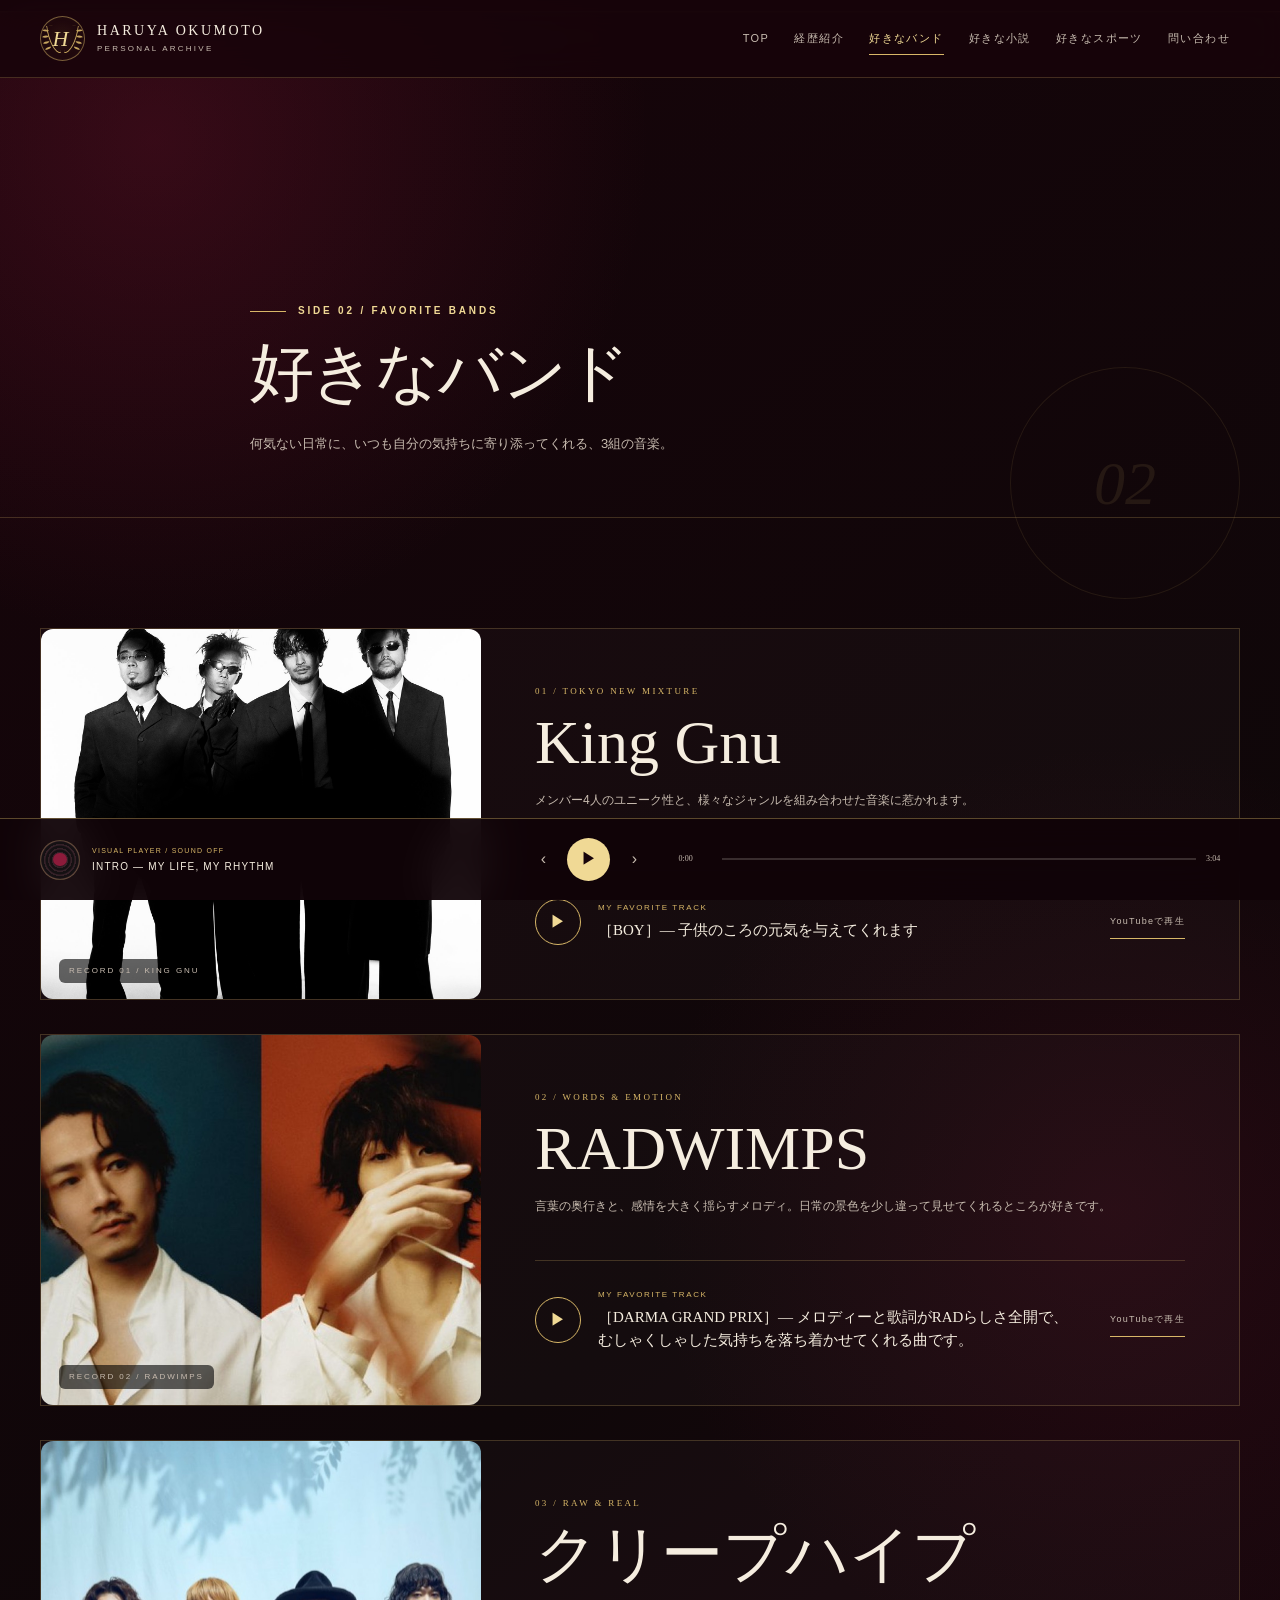
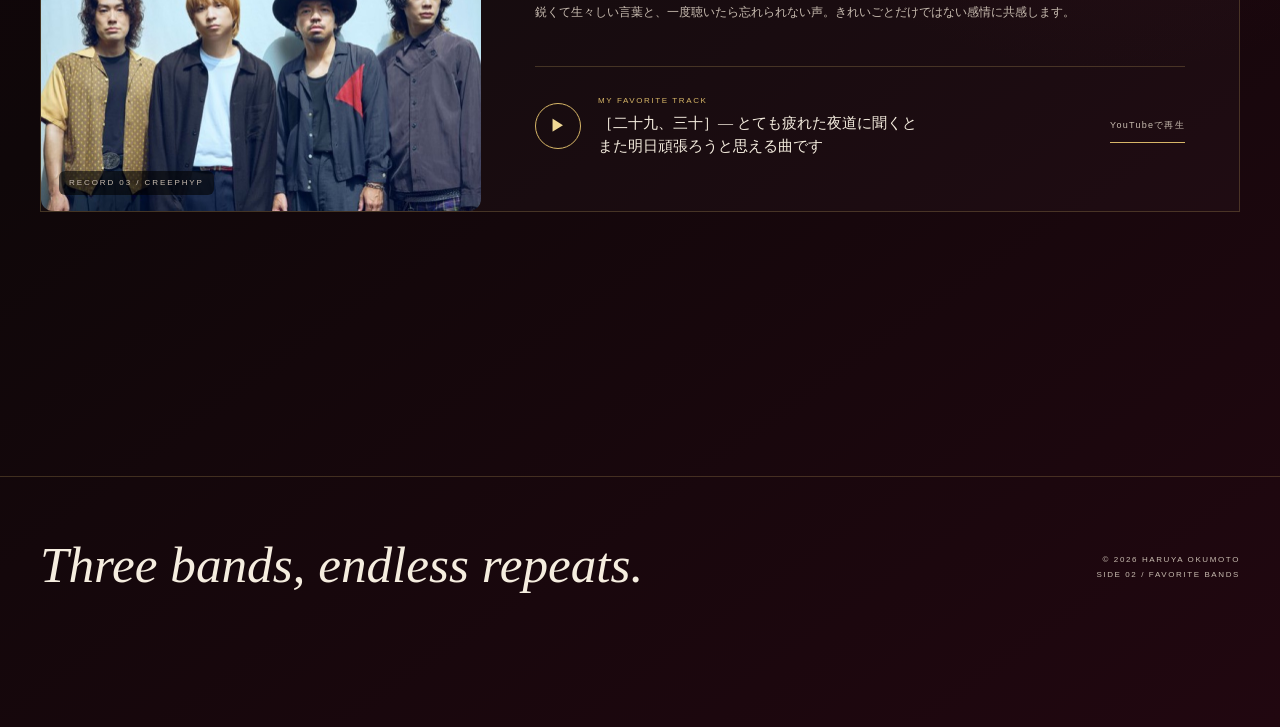
==== commit 948c55fc: "finished" ====
--- a/bands.html
+++ b/bands.html
@@ -15,23 +15,11 @@
     <div class="header-inner">
       <a class="brand" href="index.html" aria-label="奥元遥矢 トップページ">
         <span class="brand-crest" aria-hidden="true">
-          <span class="laurel left">
-            <i></i>
-            <i></i>
-            <i></i>
-            <i></i>
-          </span><span class="monogram">H
+          <span class="laurel left"><i></i><i></i><i></i><i></i></span>
+          <span class="monogram">H</span>
+          <span class="laurel right"><i></i><i></i><i></i><i></i></span>
         </span>
-        <span class="laurel right">
-          <i></i>
-          <i></i>
-          <i></i>
-          <i></i>
-        </span>
-        <span class="brand-copy">
-          <strong>HARUYA OKUMOTO</strong>
-          <small>PERSONAL ARCHIVE</small>
-        </span>
+        <span class="brand-copy"><strong>HARUYA OKUMOTO</strong><small>PERSONAL ARCHIVE</small></span>
       </a>
       <nav class="desktop-nav" aria-label="メインナビゲーション">
         <a href="index.html">TOP</a>
@@ -41,7 +29,7 @@
         <a href="sports.html">好きなスポーツ</a>
         <a href="contact.html">問い合わせ</a>
       </nav>
-      <button class="menu-toggle" type="button" aria-label="メニューを開く" aria-expanded="false" data-menu-toggle><span></span><span></span></button>
+      <button class="menu-toggle" type="button" aria-label="メニューを開く" aria-expanded="false" data-menu-toggle=""><span></span><span></span></button>
     </div>
   </header>
   <nav class="mobile-nav" aria-label="モバイルナビゲーション">
@@ -65,7 +53,7 @@
     <section class="section">
       <div class="container band-list">
         <article class="band-card reveal">
-          <div class="album-art" style="--album-color:#7e1735"><span class="album-initial">K</span><span class="album-index">RECORD 01 / KING GNU</span></div>
+          <div class="album-art"><img src="images/kinggnu.JPG" alt="King Gnu"><span class="album-index">RECORD 01 / KING GNU</span></div>
           <div class="band-content">
             <span class="band-kicker">01 / TOKYO NEW MIXTURE</span>
             <h2>King Gnu</h2>
@@ -79,29 +67,29 @@
         </article>
 
         <article class="band-card reveal">
-          <div class="album-art" style="--album-color:#4f2436"><span class="album-initial">R</span><span class="album-index">RECORD 02 / RADWIMPS</span></div>
+          <div class="album-art"><img src="images/radwimps.JPG" alt="RADWIMPS"><span class="album-index">RECORD 02 / RADWIMPS</span></div>
           <div class="band-content">
             <span class="band-kicker">02 / WORDS &amp; EMOTION</span>
             <h2>RADWIMPS</h2>
             <p class="band-intro">言葉の奥行きと、感情を大きく揺らすメロディ。日常の景色を少し違って見せてくれるところが好きです。</p>
             <div class="favorite-track">
               <button class="track-play" type="button" aria-label="RADWIMPSのビジュアル再生" data-demo-track="RADWIMPS">▶</button>
-              <span class="track-meta"><small>MY FAVORITE TRACK</small><strong>［DARMA GRAND PRIX］— メロディーと歌詞がとにかく良く、頑張ろうと思える曲です</strong></span>
+              <span class="track-meta"><small>MY FAVORITE TRACK</small><strong>［DARMA GRAND PRIX］— メロディーと歌詞がRADらしさ全開で、<br>むしゃくしゃした気持ちを落ち着かせてくれる曲です。</strong></span>
               <a class="placeholder-link" href="https://youtu.be/pqZqYNPqaL0?si=oA6NtMtrsPEEuw84" target="_blank" rel="noopener noreferrer">YouTubeで再生</a>
             </div>
           </div>
         </article>
 
         <article class="band-card reveal">
-          <div class="album-art" style="--album-color:#92294b"><span class="album-initial">C</span><span class="album-index">RECORD 03 / CREEPHYP</span></div>
+          <div class="album-art"><img src="images/creephyp.JPG" alt="クリープハイプ"><span class="album-index">RECORD 03 / CREEPHYP</span></div>
           <div class="band-content">
             <span class="band-kicker">03 / RAW &amp; REAL</span>
             <h2>クリープハイプ</h2>
             <p class="band-intro">鋭くて生々しい言葉と、一度聴いたら忘れられない声。きれいごとだけではない感情に共感します。</p>
             <div class="favorite-track">
               <button class="track-play" type="button" aria-label="クリープハイプのビジュアル再生" data-demo-track="クリープハイプ">▶</button>
-              <span class="track-meta"><small>MY FAVORITE TRACK</small><strong>［SHE IS FINE］— HE IS MINE との対比を考えると、より深い意味が感じられます</strong></span>
-              <a class="placeholder-link" href="#" data-placeholder-link>音楽再生リンクを設定 ↗</a>
+              <span class="track-meta"><small>MY FAVORITE TRACK</small><strong>［二十九、三十］— とても疲れた夜道に聞くと<br>また明日頑張ろうと思える曲です</strong></span>
+              <a class="placeholder-link" href="https://youtu.be/-GzStwBn1RE?si=athqegoJyCTU8PUH" target="_blank" rel="noopener noreferrer">YouTubeで再生</a>
             </div>
           </div>
         </article>
--- a/style.css
+++ b/style.css
@@ -761,32 +761,32 @@
   align-items: start;
 }
 
-.profile-portrait {
-  position: sticky;
-  top: 115px;
-  display: grid;
-  min-height: 520px;
-  place-items: center;
-  overflow: hidden;
-  border: 1px solid var(--line);
-  background:
-    linear-gradient(145deg, transparent 35%, rgba(141, 27, 59, 0.38)),
-    linear-gradient(25deg, rgba(216, 183, 104, 0.07), transparent);
-}
-
-.profile-portrait::before {
-  width: 72%;
-  aspect-ratio: 1;
-  content: "H";
-  color: var(--gold-light);
-  border: 1px solid rgba(216, 183, 104, 0.32);
-  border-radius: 50%;
-  font-family: var(--display);
-  font-size: clamp(100px, 14vw, 190px);
-  font-style: italic;
-  line-height: 1.75;
-  text-align: center;
-  box-shadow: 0 0 0 24px rgba(216, 183, 104, 0.025), 0 0 0 48px rgba(216, 183, 104, 0.018);
+.profile-portrait{
+    position: relative;
+    width: 500px;
+    aspect-ratio: 1;
+    padding: 12px;              /* 枠の太さ */
+    border: 2px solid #c8a86b;  /* 金色の枠 */
+    border-radius: 22px;
+    overflow: hidden;
+    box-shadow: 0 20px 40px rgba(0,0,0,.35);
+}
+
+.profile-portrait img{
+    width:100%;
+    height:100%;
+    object-fit:cover;
+    border-radius:12px;
+    display:block;
+}
+
+.profile-portrait::before{
+    content:"";
+    position:absolute;
+    inset:6px;
+    border:1px solid rgba(200,168,107,.7);
+    border-radius:16px;
+    pointer-events:none;
 }
 
 .profile-portrait small {
@@ -902,34 +902,29 @@
 }
 
 .album-art {
-  position: relative;
-  display: grid;
-  min-height: 370px;
-  place-items: center;
-  overflow: hidden;
-  background:
-    radial-gradient(circle at center, transparent 0 28%, rgba(0, 0, 0, 0.35) 28.5% 29%, transparent 29.5%),
-    repeating-radial-gradient(circle at center, #251116 0 5px, #14090c 6px 9px);
-}
-
-.album-art::after {
-  position: absolute;
-  width: 44%;
-  aspect-ratio: 1;
-  content: "";
-  border: 1px solid rgba(240, 217, 149, 0.42);
-  border-radius: 50%;
-  background: var(--album-color, var(--wine-700));
-  box-shadow: 0 0 50px rgba(0, 0, 0, 0.5);
-}
-
-.album-initial {
-  position: relative;
-  z-index: 2;
-  color: var(--gold-light);
-  font-family: var(--display);
-  font-size: clamp(52px, 7vw, 90px);
-  font-style: italic;
+    position: relative;
+    width: 440px;
+    height: 370px;
+    overflow: hidden;
+    border-radius: 12px;
+}
+
+.album-art img {
+    width: 100%;
+    height: 100%;
+    object-fit: cover;
+    display: block;
+}
+
+.album-index {
+    position: absolute;
+    left: 10px;
+    bottom: 10px;
+    color: white;
+    background: rgba(0,0,0,0.6);
+    padding: 5px 10px;
+    border-radius: 6px;
+    font-size: 12px;
 }
 
 .album-art .album-index {
@@ -1087,7 +1082,7 @@
   font-size: clamp(27px, 3vw, 38px);
   font-weight: 500;
   line-height: 1.45;
-  writing-mode: vertical-rl;
+  writing-mode: vertical-tb;
 }
 
 .book-card p {
@@ -1098,20 +1093,13 @@
   line-height: 1.9;
 }
 
-.book-stamp {
-  position: absolute;
-  right: 24px;
-  bottom: 24px;
-  display: grid;
-  width: 38px;
-  height: 38px;
-  place-items: center;
-  color: var(--gold-light);
-  border: 1px solid var(--gold);
-  border-radius: 50%;
-  font-family: var(--display);
-  font-size: 11px;
-  font-style: italic;
+.book-cover{
+    width:100%;
+    height:100%;
+    object-fit:cover;
+    border-radius:10px;
+    box-shadow:0 10px 25px rgba(0,0,0,.35);
+    transition:.3s;
 }
 
 .reading-note {
@@ -1153,49 +1141,6 @@
     #170b0e;
 }
 
-.sport-card::after {
-  position: absolute;
-  top: 22%;
-  left: 50%;
-  width: min(65%, 310px);
-  aspect-ratio: 1;
-  content: "";
-  border: 1px solid rgba(240, 217, 149, 0.22);
-  border-radius: 50%;
-  box-shadow: 0 0 0 18px rgba(216, 183, 104, 0.03), 0 0 0 36px rgba(216, 183, 104, 0.018);
-  transform: translateX(-50%);
-}
-
-.sport-card.tennis::before {
-  position: absolute;
-  top: 27%;
-  left: 50%;
-  z-index: 1;
-  width: 120px;
-  height: 210px;
-  content: "";
-  border: 8px double var(--gold-light);
-  border-radius: 50%;
-  opacity: 0.75;
-  transform: translateX(-50%) rotate(35deg);
-  box-shadow: 35px 153px 0 -27px var(--gold-light);
-}
-
-.sport-card.running::before {
-  position: absolute;
-  top: 22%;
-  left: 50%;
-  z-index: 1;
-  width: 210px;
-  height: 210px;
-  content: "";
-  border: solid var(--gold-light);
-  border-width: 0 0 7px 7px;
-  border-radius: 50%;
-  opacity: 0.72;
-  transform: translateX(-50%) rotate(-38deg) skew(-12deg);
-}
-
 .sport-index {
   color: var(--gold);
   font-family: var(--display);
@@ -1239,6 +1184,17 @@
   color: var(--gold-light);
   font-size: 8px;
   letter-spacing: 0.16em;
+}
+
+.sport-image{
+    width:300px;
+    aspect-ratio:1/1;
+    object-fit:cover;
+    border-radius:16px;
+    display:block;
+    margin:0 auto 20px;
+    box-shadow:0 10px 25px rgba(0,0,0,.35);
+    transition:.3s;
 }
 
 .routine {
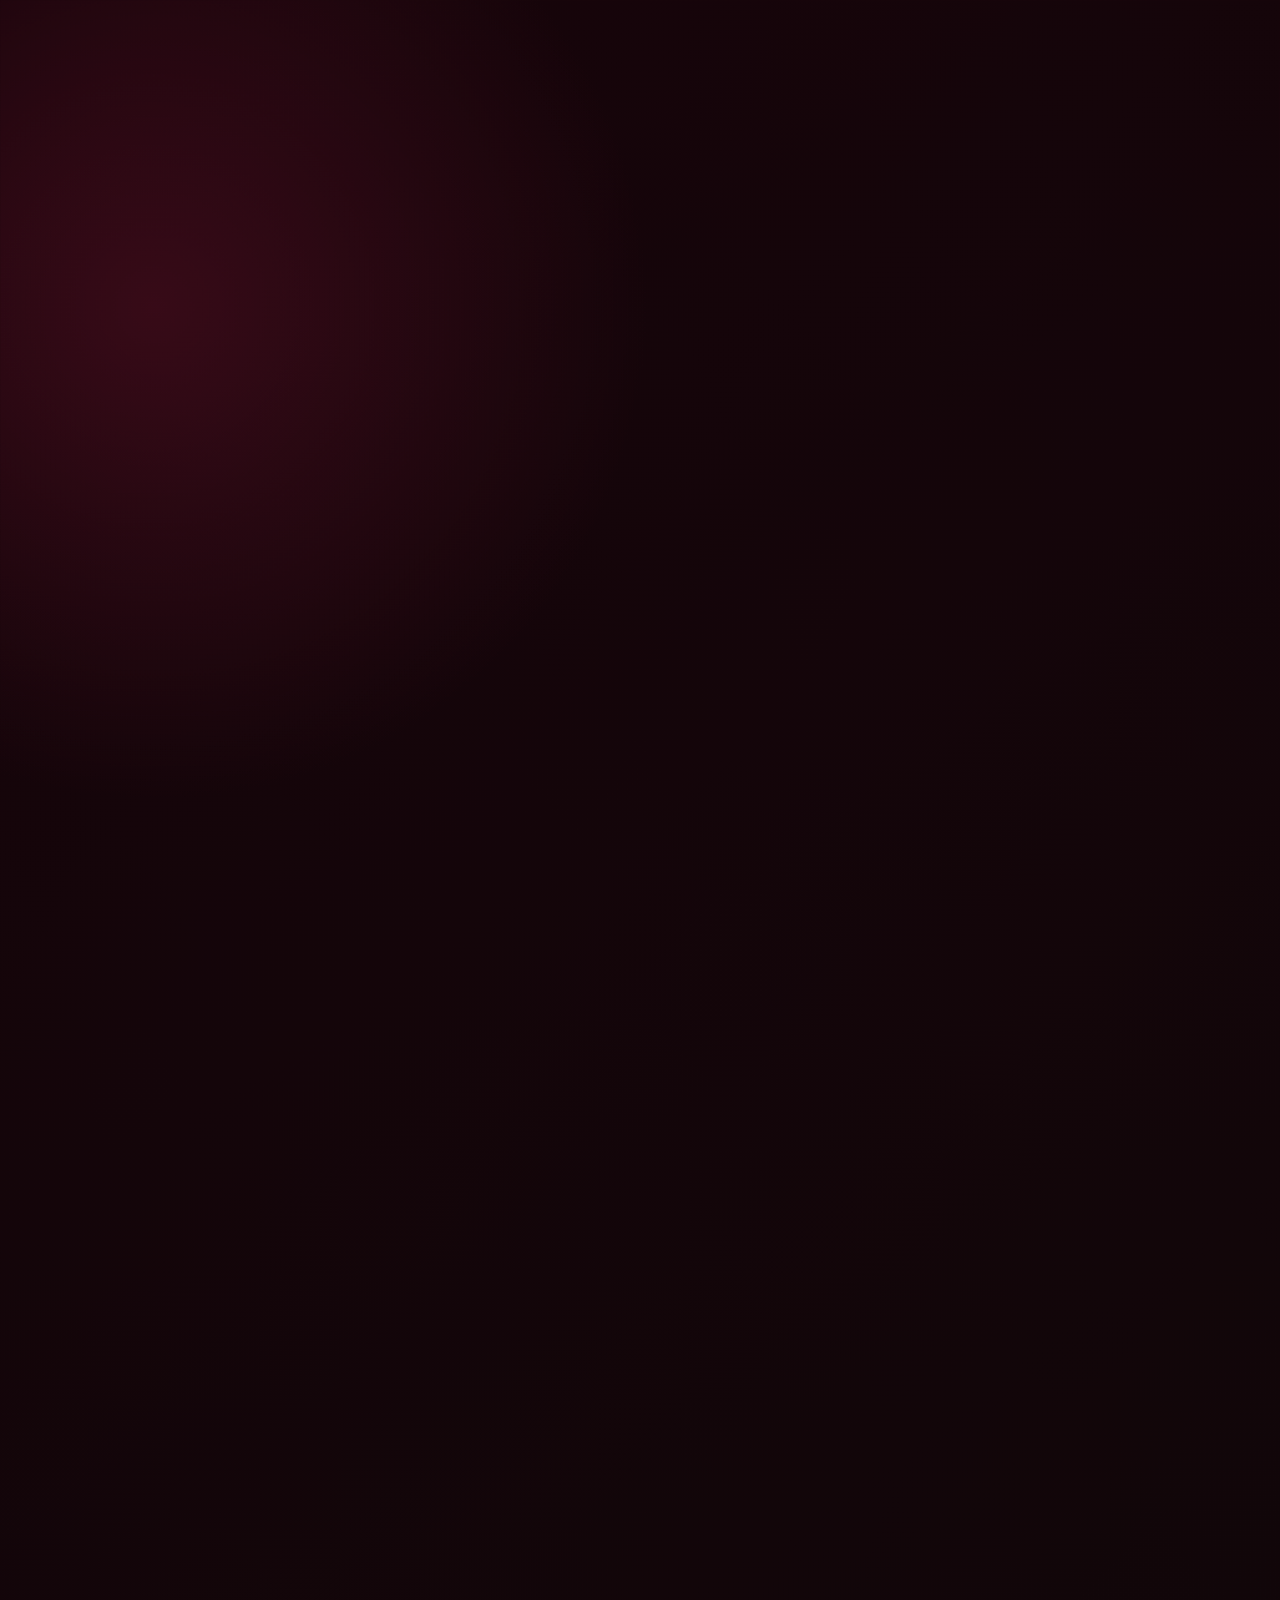
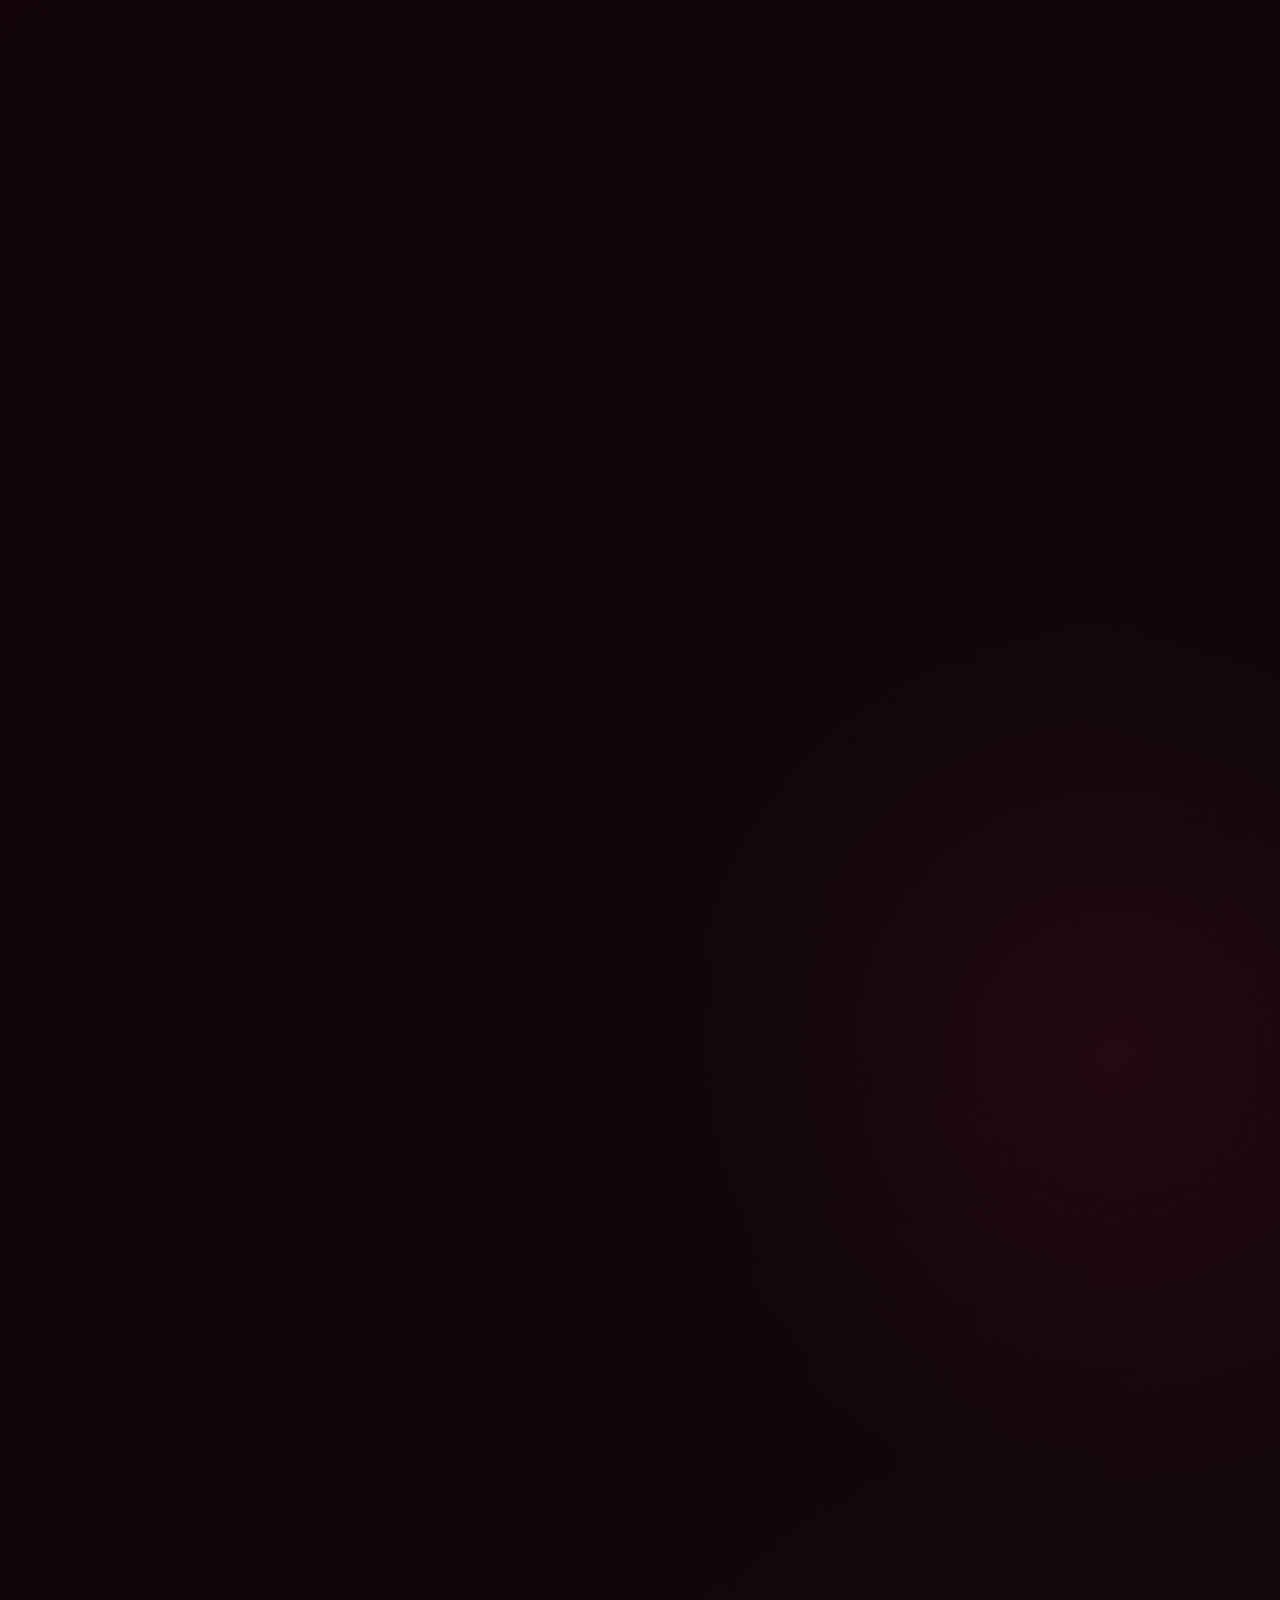
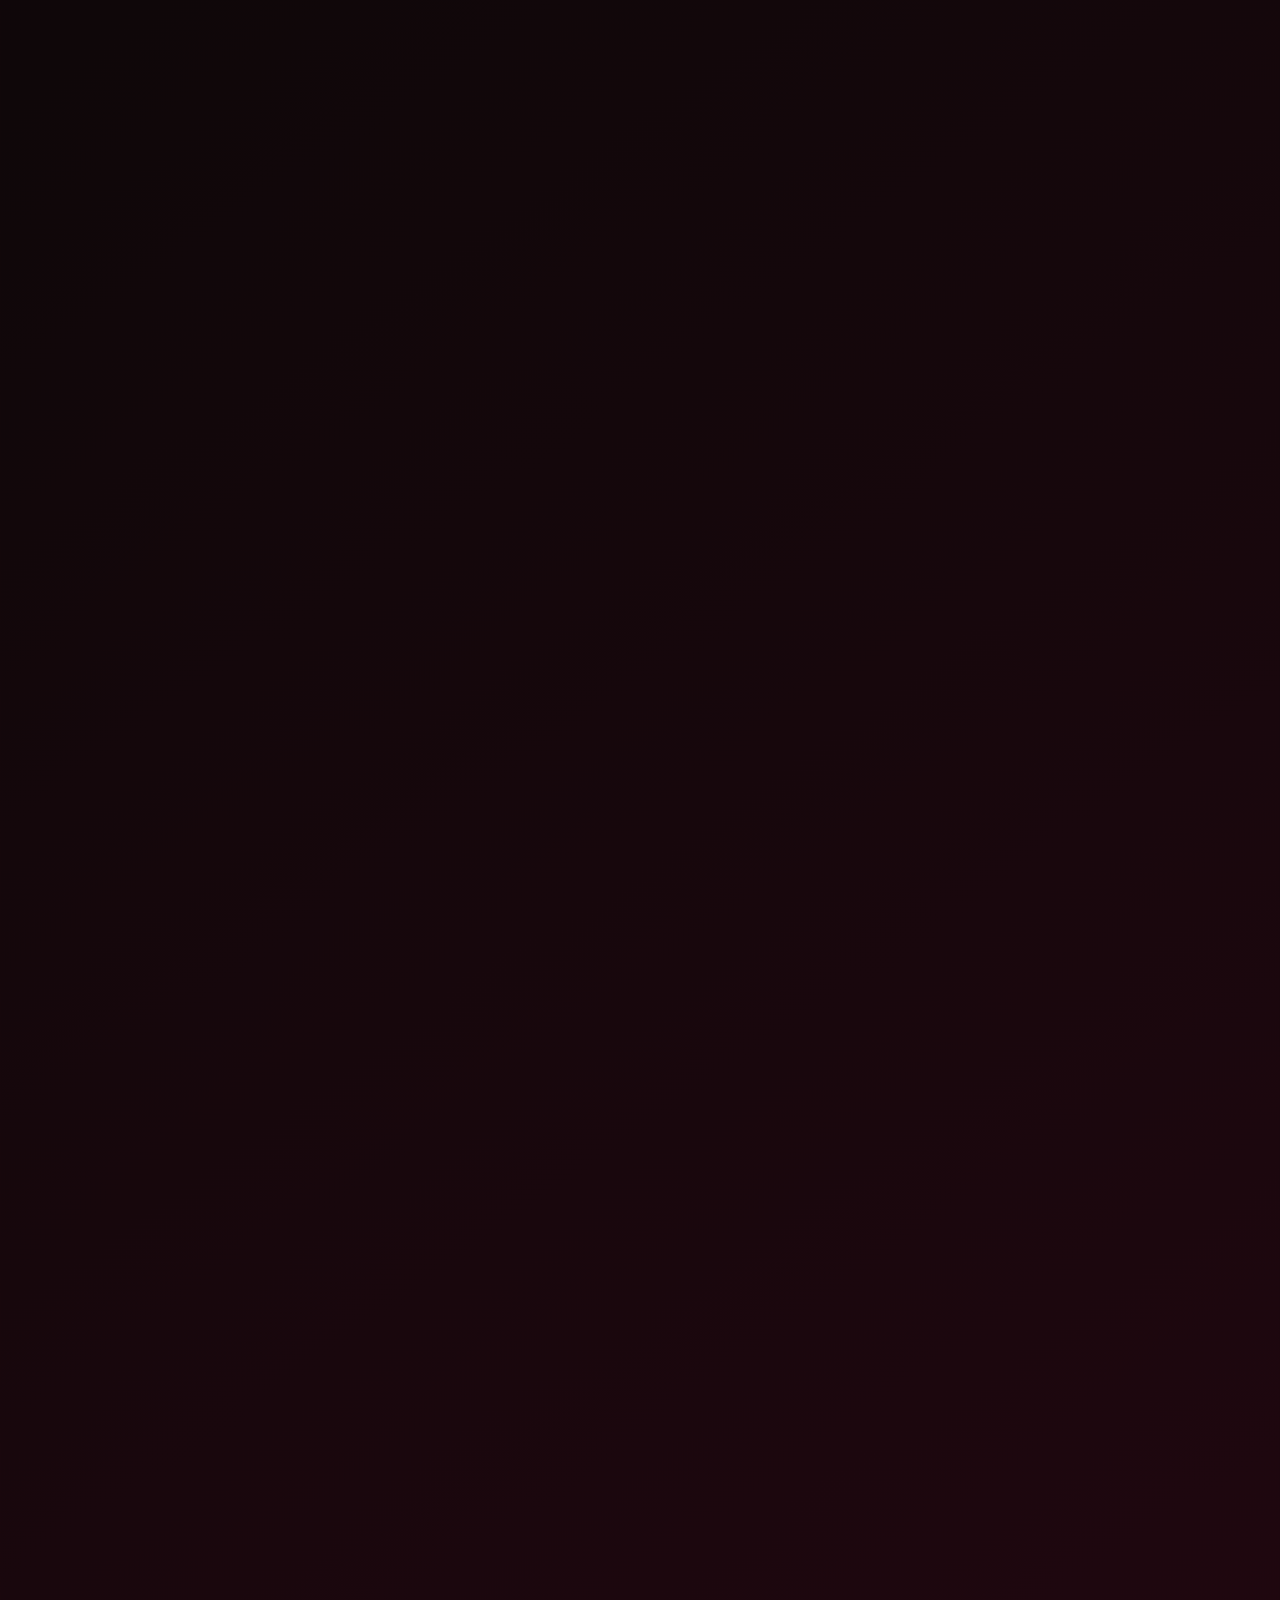
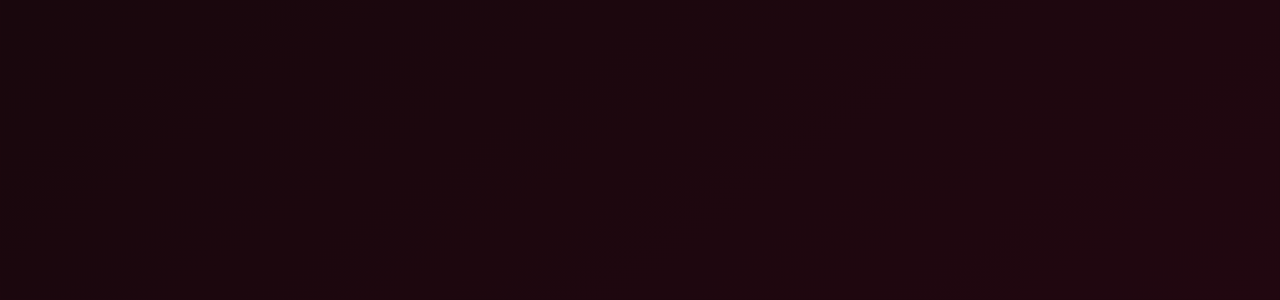
==== commit a999f47b: "finished" ====
--- a/bands.html
+++ b/bands.html
@@ -15,11 +15,31 @@
     <div class="header-inner">
       <a class="brand" href="index.html" aria-label="奥元遥矢 トップページ">
         <span class="brand-crest" aria-hidden="true">
+<<<<<<< HEAD
           <span class="laurel left"><i></i><i></i><i></i><i></i></span>
           <span class="monogram">H</span>
           <span class="laurel right"><i></i><i></i><i></i><i></i></span>
         </span>
         <span class="brand-copy"><strong>HARUYA OKUMOTO</strong><small>PERSONAL ARCHIVE</small></span>
+=======
+          <span class="laurel left">
+            <i></i>
+            <i></i>
+            <i></i>
+            <i></i>
+          </span><span class="monogram">H
+        </span>
+        <span class="laurel right">
+          <i></i>
+          <i></i>
+          <i></i>
+          <i></i>
+        </span>
+        <span class="brand-copy">
+          <strong>HARUYA OKUMOTO</strong>
+          <small>PERSONAL ARCHIVE</small>
+        </span>
+>>>>>>> e5dada576489e52202fa37e05b101ba4de843a2c
       </a>
       <nav class="desktop-nav" aria-label="メインナビゲーション">
         <a href="index.html">TOP</a>
@@ -29,7 +49,11 @@
         <a href="sports.html">好きなスポーツ</a>
         <a href="contact.html">問い合わせ</a>
       </nav>
+<<<<<<< HEAD
       <button class="menu-toggle" type="button" aria-label="メニューを開く" aria-expanded="false" data-menu-toggle=""><span></span><span></span></button>
+=======
+      <button class="menu-toggle" type="button" aria-label="メニューを開く" aria-expanded="false" data-menu-toggle><span></span><span></span></button>
+>>>>>>> e5dada576489e52202fa37e05b101ba4de843a2c
     </div>
   </header>
   <nav class="mobile-nav" aria-label="モバイルナビゲーション">
@@ -53,7 +77,11 @@
     <section class="section">
       <div class="container band-list">
         <article class="band-card reveal">
+<<<<<<< HEAD
           <div class="album-art"><img src="images/kinggnu.JPG" alt="King Gnu"><span class="album-index">RECORD 01 / KING GNU</span></div>
+=======
+          <div class="album-art" style="--album-color:#7e1735"><span class="album-initial">K</span><span class="album-index">RECORD 01 / KING GNU</span></div>
+>>>>>>> e5dada576489e52202fa37e05b101ba4de843a2c
           <div class="band-content">
             <span class="band-kicker">01 / TOKYO NEW MIXTURE</span>
             <h2>King Gnu</h2>
@@ -67,29 +95,46 @@
         </article>
 
         <article class="band-card reveal">
+<<<<<<< HEAD
           <div class="album-art"><img src="images/radwimps.JPG" alt="RADWIMPS"><span class="album-index">RECORD 02 / RADWIMPS</span></div>
+=======
+          <div class="album-art" style="--album-color:#4f2436"><span class="album-initial">R</span><span class="album-index">RECORD 02 / RADWIMPS</span></div>
+>>>>>>> e5dada576489e52202fa37e05b101ba4de843a2c
           <div class="band-content">
             <span class="band-kicker">02 / WORDS &amp; EMOTION</span>
             <h2>RADWIMPS</h2>
             <p class="band-intro">言葉の奥行きと、感情を大きく揺らすメロディ。日常の景色を少し違って見せてくれるところが好きです。</p>
             <div class="favorite-track">
               <button class="track-play" type="button" aria-label="RADWIMPSのビジュアル再生" data-demo-track="RADWIMPS">▶</button>
+<<<<<<< HEAD
               <span class="track-meta"><small>MY FAVORITE TRACK</small><strong>［DARMA GRAND PRIX］— メロディーと歌詞がRADらしさ全開で、<br>むしゃくしゃした気持ちを落ち着かせてくれる曲です。</strong></span>
+=======
+              <span class="track-meta"><small>MY FAVORITE TRACK</small><strong>［DARMA GRAND PRIX］— メロディーと歌詞がとにかく良く、頑張ろうと思える曲です</strong></span>
+>>>>>>> e5dada576489e52202fa37e05b101ba4de843a2c
               <a class="placeholder-link" href="https://youtu.be/pqZqYNPqaL0?si=oA6NtMtrsPEEuw84" target="_blank" rel="noopener noreferrer">YouTubeで再生</a>
             </div>
           </div>
         </article>
 
         <article class="band-card reveal">
+<<<<<<< HEAD
           <div class="album-art"><img src="images/creephyp.JPG" alt="クリープハイプ"><span class="album-index">RECORD 03 / CREEPHYP</span></div>
+=======
+          <div class="album-art" style="--album-color:#92294b"><span class="album-initial">C</span><span class="album-index">RECORD 03 / CREEPHYP</span></div>
+>>>>>>> e5dada576489e52202fa37e05b101ba4de843a2c
           <div class="band-content">
             <span class="band-kicker">03 / RAW &amp; REAL</span>
             <h2>クリープハイプ</h2>
             <p class="band-intro">鋭くて生々しい言葉と、一度聴いたら忘れられない声。きれいごとだけではない感情に共感します。</p>
             <div class="favorite-track">
               <button class="track-play" type="button" aria-label="クリープハイプのビジュアル再生" data-demo-track="クリープハイプ">▶</button>
+<<<<<<< HEAD
               <span class="track-meta"><small>MY FAVORITE TRACK</small><strong>［二十九、三十］— とても疲れた夜道に聞くと<br>また明日頑張ろうと思える曲です</strong></span>
               <a class="placeholder-link" href="https://youtu.be/-GzStwBn1RE?si=athqegoJyCTU8PUH" target="_blank" rel="noopener noreferrer">YouTubeで再生</a>
+=======
+              <span class="track-meta"><small>MY FAVORITE TRACK</small><strong>［SHE IS FINE］— HE IS MINE との対比を考えると、より深い意味が感じられます</strong></span>
+              <a class="placeholder-link" href="#" data-placeholder-link>音楽再生リンクを設定 ↗</a>
+>>>>>>> e5dada576489e52202fa37e05b101ba4de843a2c
             </div>
           </div>
         </article>
--- a/style.css
+++ b/style.css
@@ -761,6 +761,7 @@
   align-items: start;
 }
 
+<<<<<<< HEAD
 .profile-portrait{
     position: relative;
     width: 500px;
@@ -787,6 +788,34 @@
     border:1px solid rgba(200,168,107,.7);
     border-radius:16px;
     pointer-events:none;
+=======
+.profile-portrait {
+  position: sticky;
+  top: 115px;
+  display: grid;
+  min-height: 520px;
+  place-items: center;
+  overflow: hidden;
+  border: 1px solid var(--line);
+  background:
+    linear-gradient(145deg, transparent 35%, rgba(141, 27, 59, 0.38)),
+    linear-gradient(25deg, rgba(216, 183, 104, 0.07), transparent);
+}
+
+.profile-portrait::before {
+  width: 72%;
+  aspect-ratio: 1;
+  content: "H";
+  color: var(--gold-light);
+  border: 1px solid rgba(216, 183, 104, 0.32);
+  border-radius: 50%;
+  font-family: var(--display);
+  font-size: clamp(100px, 14vw, 190px);
+  font-style: italic;
+  line-height: 1.75;
+  text-align: center;
+  box-shadow: 0 0 0 24px rgba(216, 183, 104, 0.025), 0 0 0 48px rgba(216, 183, 104, 0.018);
+>>>>>>> e5dada576489e52202fa37e05b101ba4de843a2c
 }
 
 .profile-portrait small {
@@ -902,6 +931,7 @@
 }
 
 .album-art {
+<<<<<<< HEAD
     position: relative;
     width: 440px;
     height: 370px;
@@ -925,6 +955,36 @@
     padding: 5px 10px;
     border-radius: 6px;
     font-size: 12px;
+=======
+  position: relative;
+  display: grid;
+  min-height: 370px;
+  place-items: center;
+  overflow: hidden;
+  background:
+    radial-gradient(circle at center, transparent 0 28%, rgba(0, 0, 0, 0.35) 28.5% 29%, transparent 29.5%),
+    repeating-radial-gradient(circle at center, #251116 0 5px, #14090c 6px 9px);
+}
+
+.album-art::after {
+  position: absolute;
+  width: 44%;
+  aspect-ratio: 1;
+  content: "";
+  border: 1px solid rgba(240, 217, 149, 0.42);
+  border-radius: 50%;
+  background: var(--album-color, var(--wine-700));
+  box-shadow: 0 0 50px rgba(0, 0, 0, 0.5);
+}
+
+.album-initial {
+  position: relative;
+  z-index: 2;
+  color: var(--gold-light);
+  font-family: var(--display);
+  font-size: clamp(52px, 7vw, 90px);
+  font-style: italic;
+>>>>>>> e5dada576489e52202fa37e05b101ba4de843a2c
 }
 
 .album-art .album-index {
@@ -1082,7 +1142,11 @@
   font-size: clamp(27px, 3vw, 38px);
   font-weight: 500;
   line-height: 1.45;
+<<<<<<< HEAD
   writing-mode: vertical-tb;
+=======
+  writing-mode: vertical-rl;
+>>>>>>> e5dada576489e52202fa37e05b101ba4de843a2c
 }
 
 .book-card p {
@@ -1093,6 +1157,7 @@
   line-height: 1.9;
 }
 
+<<<<<<< HEAD
 .book-cover{
     width:100%;
     height:100%;
@@ -1100,6 +1165,22 @@
     border-radius:10px;
     box-shadow:0 10px 25px rgba(0,0,0,.35);
     transition:.3s;
+=======
+.book-stamp {
+  position: absolute;
+  right: 24px;
+  bottom: 24px;
+  display: grid;
+  width: 38px;
+  height: 38px;
+  place-items: center;
+  color: var(--gold-light);
+  border: 1px solid var(--gold);
+  border-radius: 50%;
+  font-family: var(--display);
+  font-size: 11px;
+  font-style: italic;
+>>>>>>> e5dada576489e52202fa37e05b101ba4de843a2c
 }
 
 .reading-note {
@@ -1141,6 +1222,52 @@
     #170b0e;
 }
 
+<<<<<<< HEAD
+=======
+.sport-card::after {
+  position: absolute;
+  top: 22%;
+  left: 50%;
+  width: min(65%, 310px);
+  aspect-ratio: 1;
+  content: "";
+  border: 1px solid rgba(240, 217, 149, 0.22);
+  border-radius: 50%;
+  box-shadow: 0 0 0 18px rgba(216, 183, 104, 0.03), 0 0 0 36px rgba(216, 183, 104, 0.018);
+  transform: translateX(-50%);
+}
+
+.sport-card.tennis::before {
+  position: absolute;
+  top: 27%;
+  left: 50%;
+  z-index: 1;
+  width: 120px;
+  height: 210px;
+  content: "";
+  border: 8px double var(--gold-light);
+  border-radius: 50%;
+  opacity: 0.75;
+  transform: translateX(-50%) rotate(35deg);
+  box-shadow: 35px 153px 0 -27px var(--gold-light);
+}
+
+.sport-card.running::before {
+  position: absolute;
+  top: 22%;
+  left: 50%;
+  z-index: 1;
+  width: 210px;
+  height: 210px;
+  content: "";
+  border: solid var(--gold-light);
+  border-width: 0 0 7px 7px;
+  border-radius: 50%;
+  opacity: 0.72;
+  transform: translateX(-50%) rotate(-38deg) skew(-12deg);
+}
+
+>>>>>>> e5dada576489e52202fa37e05b101ba4de843a2c
 .sport-index {
   color: var(--gold);
   font-family: var(--display);
@@ -1186,6 +1313,7 @@
   letter-spacing: 0.16em;
 }
 
+<<<<<<< HEAD
 .sport-image{
     width:300px;
     aspect-ratio:1/1;
@@ -1197,6 +1325,8 @@
     transition:.3s;
 }
 
+=======
+>>>>>>> e5dada576489e52202fa37e05b101ba4de843a2c
 .routine {
   display: grid;
   grid-template-columns: repeat(3, 1fr);
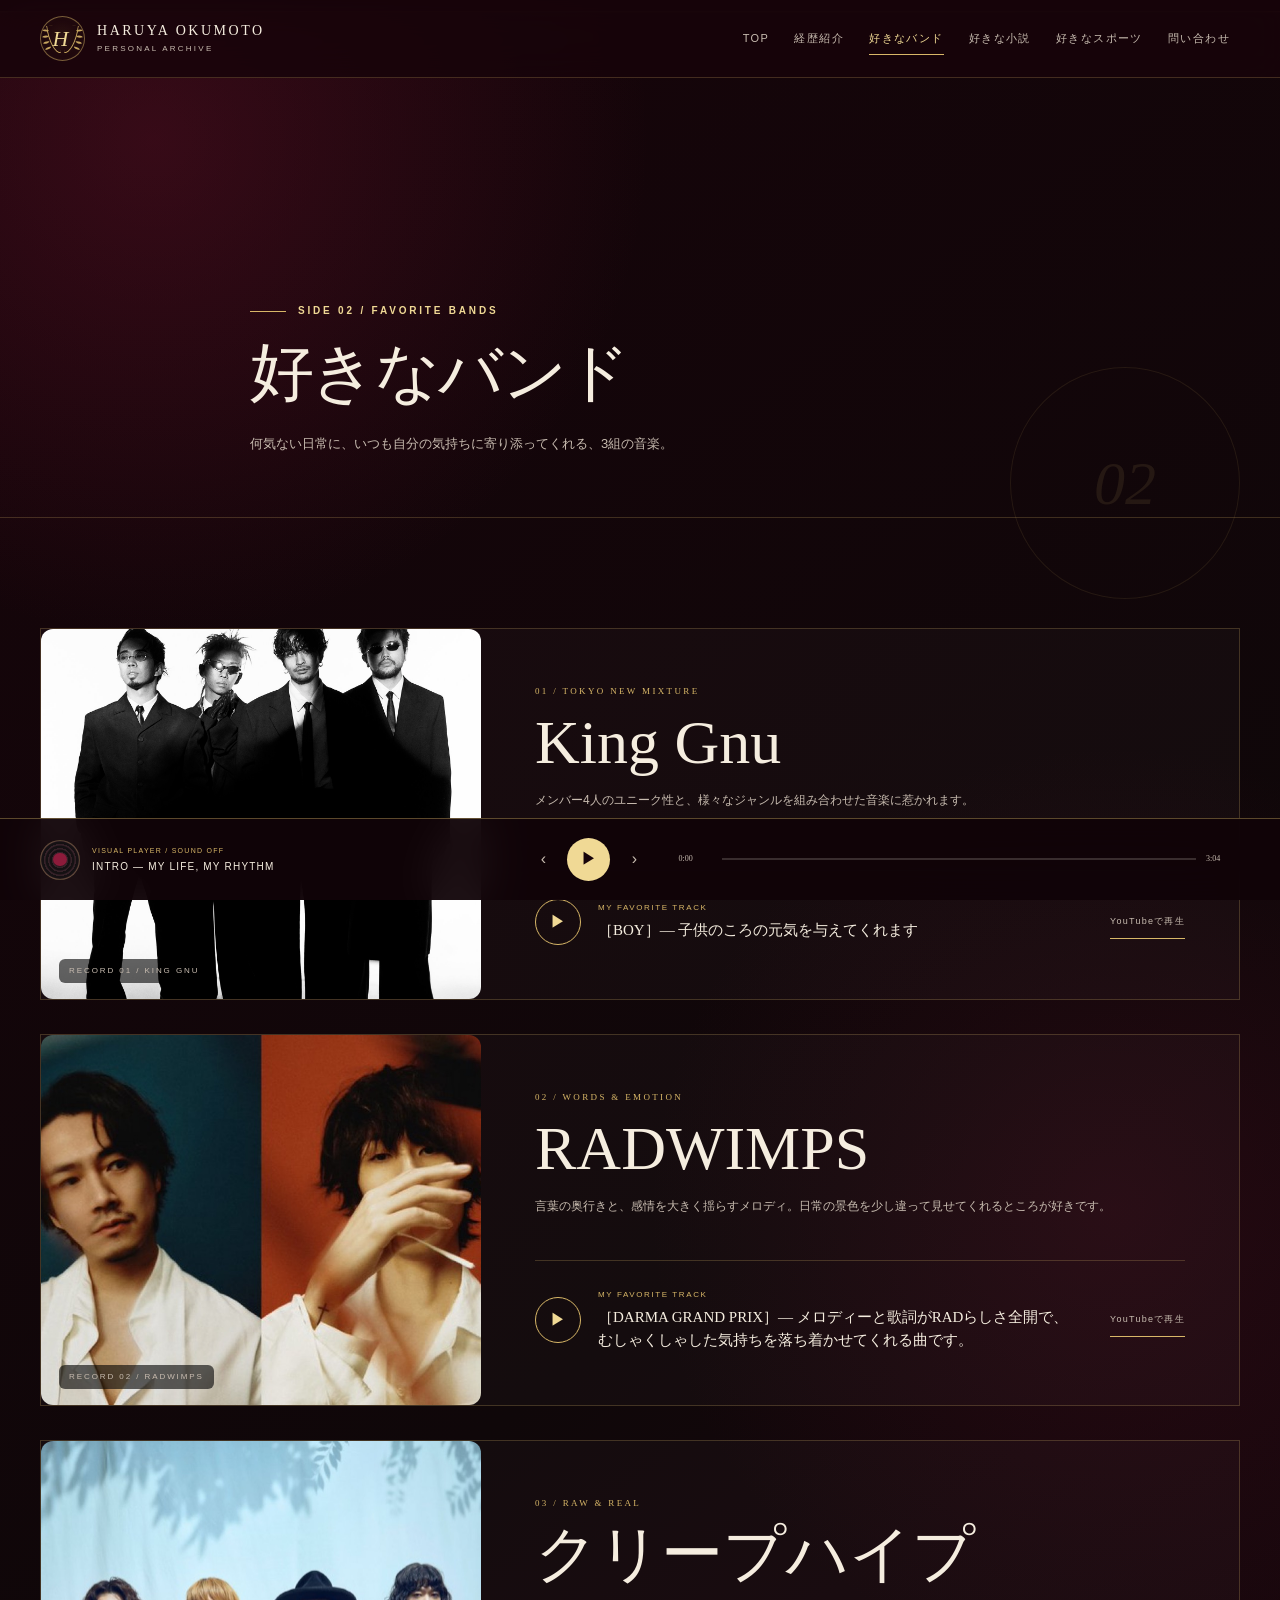
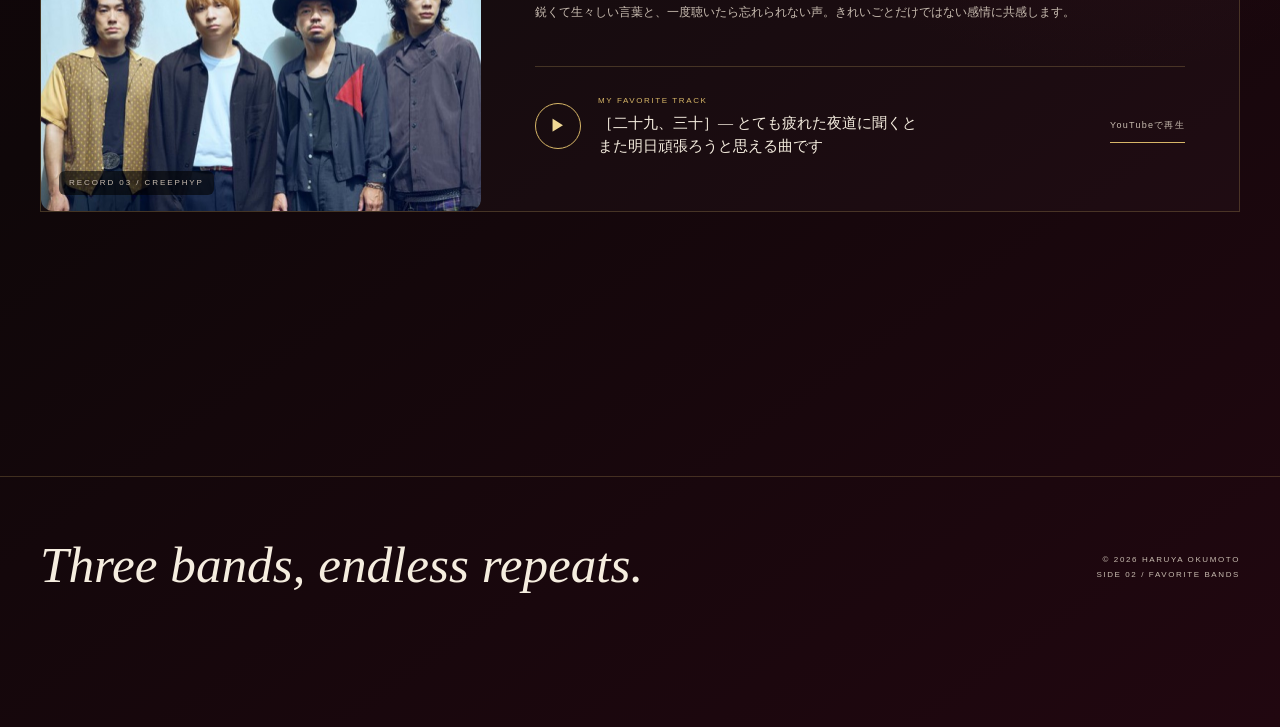
==== commit 67c1f01a: "fin" ====
--- a/bands.html
+++ b/bands.html
@@ -15,31 +15,11 @@
     <div class="header-inner">
       <a class="brand" href="index.html" aria-label="奥元遥矢 トップページ">
         <span class="brand-crest" aria-hidden="true">
-<<<<<<< HEAD
           <span class="laurel left"><i></i><i></i><i></i><i></i></span>
           <span class="monogram">H</span>
           <span class="laurel right"><i></i><i></i><i></i><i></i></span>
         </span>
         <span class="brand-copy"><strong>HARUYA OKUMOTO</strong><small>PERSONAL ARCHIVE</small></span>
-=======
-          <span class="laurel left">
-            <i></i>
-            <i></i>
-            <i></i>
-            <i></i>
-          </span><span class="monogram">H
-        </span>
-        <span class="laurel right">
-          <i></i>
-          <i></i>
-          <i></i>
-          <i></i>
-        </span>
-        <span class="brand-copy">
-          <strong>HARUYA OKUMOTO</strong>
-          <small>PERSONAL ARCHIVE</small>
-        </span>
->>>>>>> e5dada576489e52202fa37e05b101ba4de843a2c
       </a>
       <nav class="desktop-nav" aria-label="メインナビゲーション">
         <a href="index.html">TOP</a>
@@ -49,11 +29,7 @@
         <a href="sports.html">好きなスポーツ</a>
         <a href="contact.html">問い合わせ</a>
       </nav>
-<<<<<<< HEAD
       <button class="menu-toggle" type="button" aria-label="メニューを開く" aria-expanded="false" data-menu-toggle=""><span></span><span></span></button>
-=======
-      <button class="menu-toggle" type="button" aria-label="メニューを開く" aria-expanded="false" data-menu-toggle><span></span><span></span></button>
->>>>>>> e5dada576489e52202fa37e05b101ba4de843a2c
     </div>
   </header>
   <nav class="mobile-nav" aria-label="モバイルナビゲーション">
@@ -77,11 +53,7 @@
     <section class="section">
       <div class="container band-list">
         <article class="band-card reveal">
-<<<<<<< HEAD
           <div class="album-art"><img src="images/kinggnu.JPG" alt="King Gnu"><span class="album-index">RECORD 01 / KING GNU</span></div>
-=======
-          <div class="album-art" style="--album-color:#7e1735"><span class="album-initial">K</span><span class="album-index">RECORD 01 / KING GNU</span></div>
->>>>>>> e5dada576489e52202fa37e05b101ba4de843a2c
           <div class="band-content">
             <span class="band-kicker">01 / TOKYO NEW MIXTURE</span>
             <h2>King Gnu</h2>
@@ -95,46 +67,29 @@
         </article>
 
         <article class="band-card reveal">
-<<<<<<< HEAD
           <div class="album-art"><img src="images/radwimps.JPG" alt="RADWIMPS"><span class="album-index">RECORD 02 / RADWIMPS</span></div>
-=======
-          <div class="album-art" style="--album-color:#4f2436"><span class="album-initial">R</span><span class="album-index">RECORD 02 / RADWIMPS</span></div>
->>>>>>> e5dada576489e52202fa37e05b101ba4de843a2c
           <div class="band-content">
             <span class="band-kicker">02 / WORDS &amp; EMOTION</span>
             <h2>RADWIMPS</h2>
             <p class="band-intro">言葉の奥行きと、感情を大きく揺らすメロディ。日常の景色を少し違って見せてくれるところが好きです。</p>
             <div class="favorite-track">
               <button class="track-play" type="button" aria-label="RADWIMPSのビジュアル再生" data-demo-track="RADWIMPS">▶</button>
-<<<<<<< HEAD
               <span class="track-meta"><small>MY FAVORITE TRACK</small><strong>［DARMA GRAND PRIX］— メロディーと歌詞がRADらしさ全開で、<br>むしゃくしゃした気持ちを落ち着かせてくれる曲です。</strong></span>
-=======
-              <span class="track-meta"><small>MY FAVORITE TRACK</small><strong>［DARMA GRAND PRIX］— メロディーと歌詞がとにかく良く、頑張ろうと思える曲です</strong></span>
->>>>>>> e5dada576489e52202fa37e05b101ba4de843a2c
               <a class="placeholder-link" href="https://youtu.be/pqZqYNPqaL0?si=oA6NtMtrsPEEuw84" target="_blank" rel="noopener noreferrer">YouTubeで再生</a>
             </div>
           </div>
         </article>
 
         <article class="band-card reveal">
-<<<<<<< HEAD
           <div class="album-art"><img src="images/creephyp.JPG" alt="クリープハイプ"><span class="album-index">RECORD 03 / CREEPHYP</span></div>
-=======
-          <div class="album-art" style="--album-color:#92294b"><span class="album-initial">C</span><span class="album-index">RECORD 03 / CREEPHYP</span></div>
->>>>>>> e5dada576489e52202fa37e05b101ba4de843a2c
           <div class="band-content">
             <span class="band-kicker">03 / RAW &amp; REAL</span>
             <h2>クリープハイプ</h2>
             <p class="band-intro">鋭くて生々しい言葉と、一度聴いたら忘れられない声。きれいごとだけではない感情に共感します。</p>
             <div class="favorite-track">
               <button class="track-play" type="button" aria-label="クリープハイプのビジュアル再生" data-demo-track="クリープハイプ">▶</button>
-<<<<<<< HEAD
               <span class="track-meta"><small>MY FAVORITE TRACK</small><strong>［二十九、三十］— とても疲れた夜道に聞くと<br>また明日頑張ろうと思える曲です</strong></span>
               <a class="placeholder-link" href="https://youtu.be/-GzStwBn1RE?si=athqegoJyCTU8PUH" target="_blank" rel="noopener noreferrer">YouTubeで再生</a>
-=======
-              <span class="track-meta"><small>MY FAVORITE TRACK</small><strong>［SHE IS FINE］— HE IS MINE との対比を考えると、より深い意味が感じられます</strong></span>
-              <a class="placeholder-link" href="#" data-placeholder-link>音楽再生リンクを設定 ↗</a>
->>>>>>> e5dada576489e52202fa37e05b101ba4de843a2c
             </div>
           </div>
         </article>
--- a/style.css
+++ b/style.css
@@ -761,7 +761,6 @@
   align-items: start;
 }
 
-<<<<<<< HEAD
 .profile-portrait{
     position: relative;
     width: 500px;
@@ -788,34 +787,6 @@
     border:1px solid rgba(200,168,107,.7);
     border-radius:16px;
     pointer-events:none;
-=======
-.profile-portrait {
-  position: sticky;
-  top: 115px;
-  display: grid;
-  min-height: 520px;
-  place-items: center;
-  overflow: hidden;
-  border: 1px solid var(--line);
-  background:
-    linear-gradient(145deg, transparent 35%, rgba(141, 27, 59, 0.38)),
-    linear-gradient(25deg, rgba(216, 183, 104, 0.07), transparent);
-}
-
-.profile-portrait::before {
-  width: 72%;
-  aspect-ratio: 1;
-  content: "H";
-  color: var(--gold-light);
-  border: 1px solid rgba(216, 183, 104, 0.32);
-  border-radius: 50%;
-  font-family: var(--display);
-  font-size: clamp(100px, 14vw, 190px);
-  font-style: italic;
-  line-height: 1.75;
-  text-align: center;
-  box-shadow: 0 0 0 24px rgba(216, 183, 104, 0.025), 0 0 0 48px rgba(216, 183, 104, 0.018);
->>>>>>> e5dada576489e52202fa37e05b101ba4de843a2c
 }
 
 .profile-portrait small {
@@ -931,7 +902,6 @@
 }
 
 .album-art {
-<<<<<<< HEAD
     position: relative;
     width: 440px;
     height: 370px;
@@ -955,36 +925,6 @@
     padding: 5px 10px;
     border-radius: 6px;
     font-size: 12px;
-=======
-  position: relative;
-  display: grid;
-  min-height: 370px;
-  place-items: center;
-  overflow: hidden;
-  background:
-    radial-gradient(circle at center, transparent 0 28%, rgba(0, 0, 0, 0.35) 28.5% 29%, transparent 29.5%),
-    repeating-radial-gradient(circle at center, #251116 0 5px, #14090c 6px 9px);
-}
-
-.album-art::after {
-  position: absolute;
-  width: 44%;
-  aspect-ratio: 1;
-  content: "";
-  border: 1px solid rgba(240, 217, 149, 0.42);
-  border-radius: 50%;
-  background: var(--album-color, var(--wine-700));
-  box-shadow: 0 0 50px rgba(0, 0, 0, 0.5);
-}
-
-.album-initial {
-  position: relative;
-  z-index: 2;
-  color: var(--gold-light);
-  font-family: var(--display);
-  font-size: clamp(52px, 7vw, 90px);
-  font-style: italic;
->>>>>>> e5dada576489e52202fa37e05b101ba4de843a2c
 }
 
 .album-art .album-index {
@@ -1142,11 +1082,7 @@
   font-size: clamp(27px, 3vw, 38px);
   font-weight: 500;
   line-height: 1.45;
-<<<<<<< HEAD
   writing-mode: vertical-tb;
-=======
-  writing-mode: vertical-rl;
->>>>>>> e5dada576489e52202fa37e05b101ba4de843a2c
 }
 
 .book-card p {
@@ -1157,7 +1093,6 @@
   line-height: 1.9;
 }
 
-<<<<<<< HEAD
 .book-cover{
     width:100%;
     height:100%;
@@ -1165,22 +1100,6 @@
     border-radius:10px;
     box-shadow:0 10px 25px rgba(0,0,0,.35);
     transition:.3s;
-=======
-.book-stamp {
-  position: absolute;
-  right: 24px;
-  bottom: 24px;
-  display: grid;
-  width: 38px;
-  height: 38px;
-  place-items: center;
-  color: var(--gold-light);
-  border: 1px solid var(--gold);
-  border-radius: 50%;
-  font-family: var(--display);
-  font-size: 11px;
-  font-style: italic;
->>>>>>> e5dada576489e52202fa37e05b101ba4de843a2c
 }
 
 .reading-note {
@@ -1222,52 +1141,6 @@
     #170b0e;
 }
 
-<<<<<<< HEAD
-=======
-.sport-card::after {
-  position: absolute;
-  top: 22%;
-  left: 50%;
-  width: min(65%, 310px);
-  aspect-ratio: 1;
-  content: "";
-  border: 1px solid rgba(240, 217, 149, 0.22);
-  border-radius: 50%;
-  box-shadow: 0 0 0 18px rgba(216, 183, 104, 0.03), 0 0 0 36px rgba(216, 183, 104, 0.018);
-  transform: translateX(-50%);
-}
-
-.sport-card.tennis::before {
-  position: absolute;
-  top: 27%;
-  left: 50%;
-  z-index: 1;
-  width: 120px;
-  height: 210px;
-  content: "";
-  border: 8px double var(--gold-light);
-  border-radius: 50%;
-  opacity: 0.75;
-  transform: translateX(-50%) rotate(35deg);
-  box-shadow: 35px 153px 0 -27px var(--gold-light);
-}
-
-.sport-card.running::before {
-  position: absolute;
-  top: 22%;
-  left: 50%;
-  z-index: 1;
-  width: 210px;
-  height: 210px;
-  content: "";
-  border: solid var(--gold-light);
-  border-width: 0 0 7px 7px;
-  border-radius: 50%;
-  opacity: 0.72;
-  transform: translateX(-50%) rotate(-38deg) skew(-12deg);
-}
-
->>>>>>> e5dada576489e52202fa37e05b101ba4de843a2c
 .sport-index {
   color: var(--gold);
   font-family: var(--display);
@@ -1313,7 +1186,6 @@
   letter-spacing: 0.16em;
 }
 
-<<<<<<< HEAD
 .sport-image{
     width:300px;
     aspect-ratio:1/1;
@@ -1325,8 +1197,6 @@
     transition:.3s;
 }
 
-=======
->>>>>>> e5dada576489e52202fa37e05b101ba4de843a2c
 .routine {
   display: grid;
   grid-template-columns: repeat(3, 1fr);
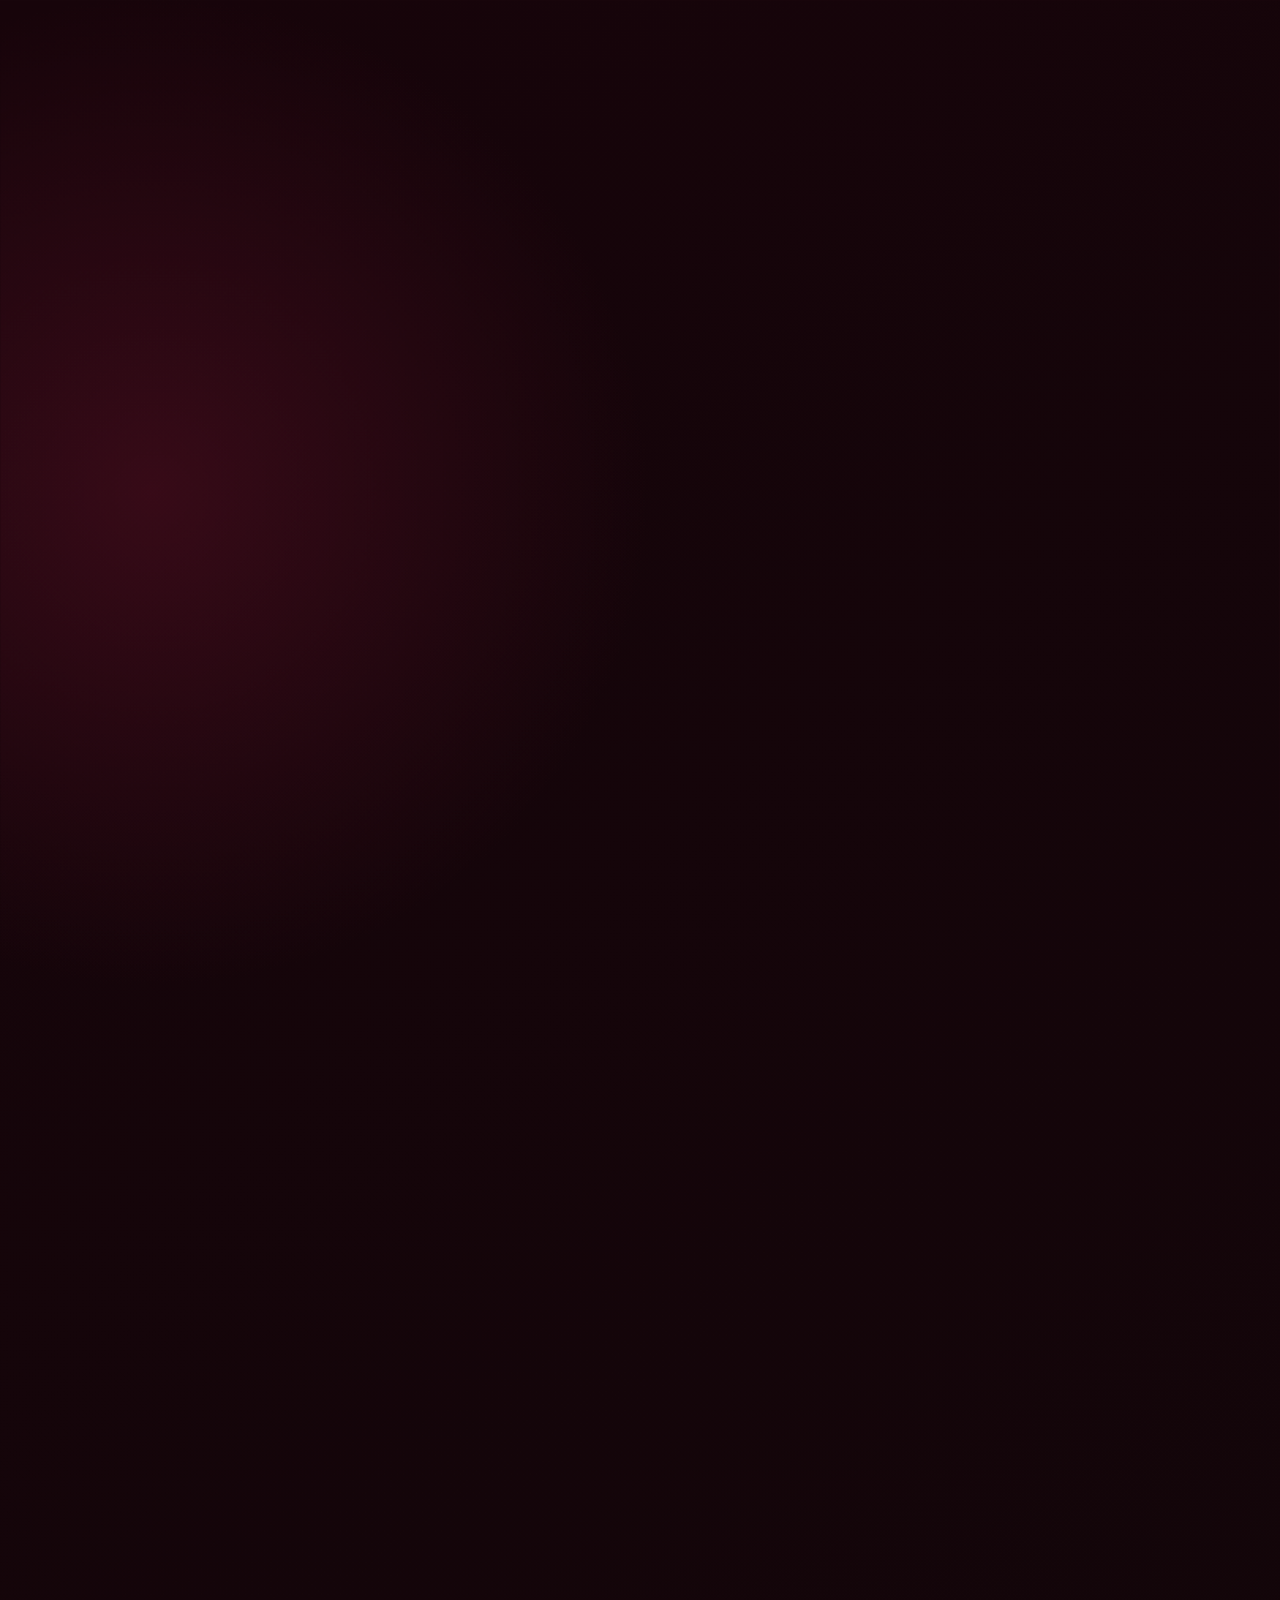
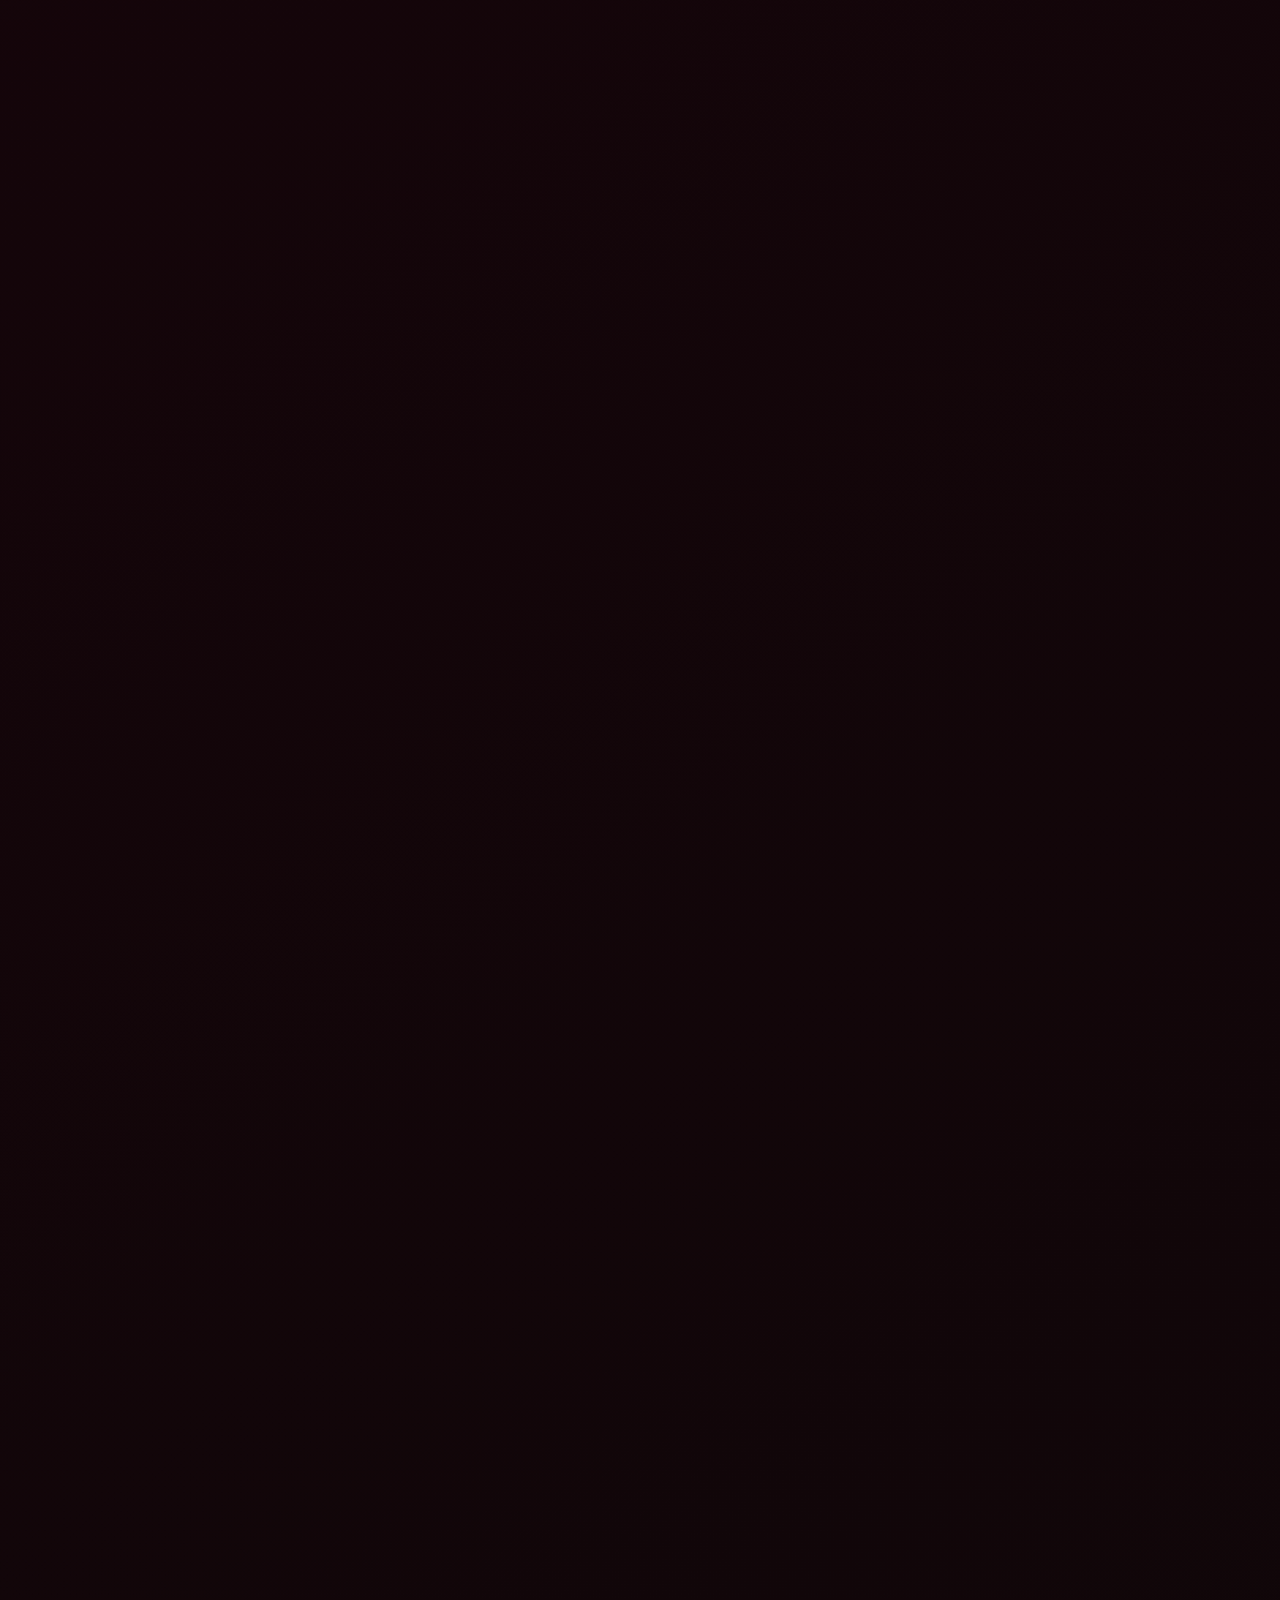
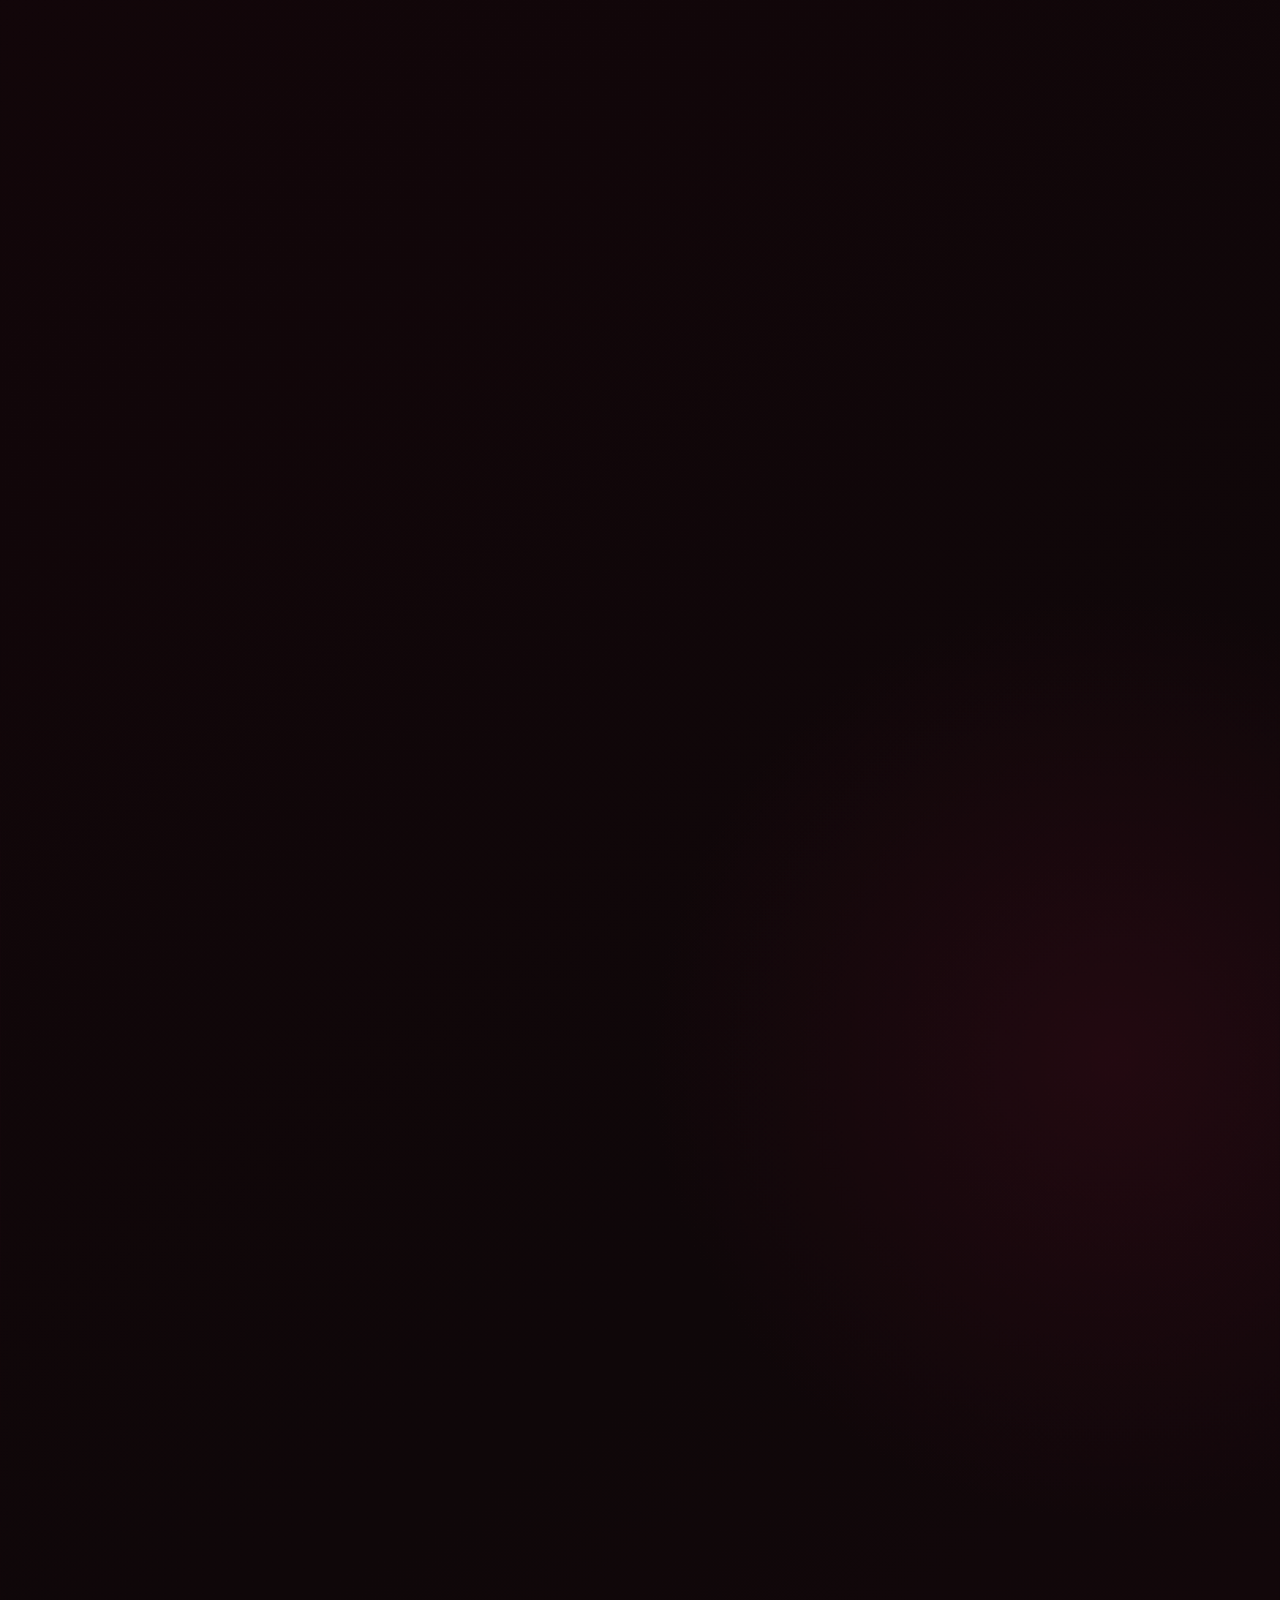
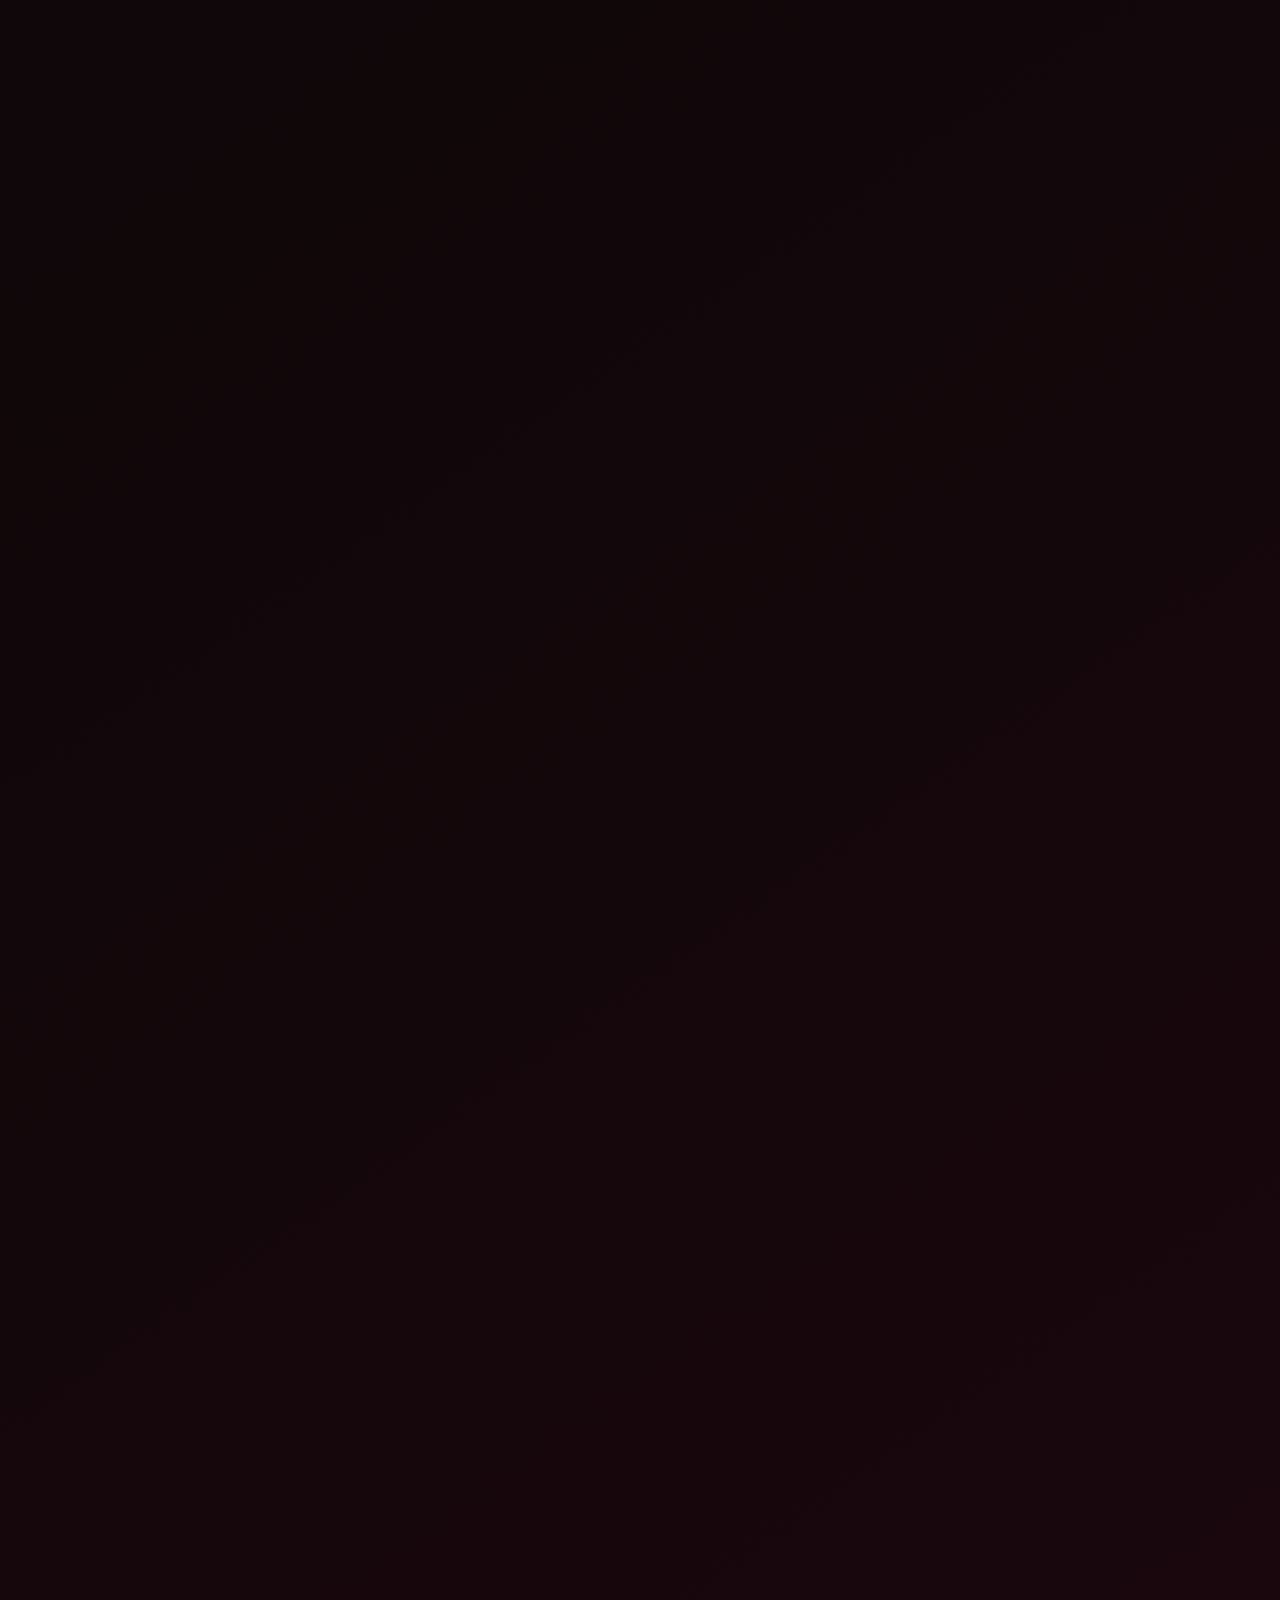
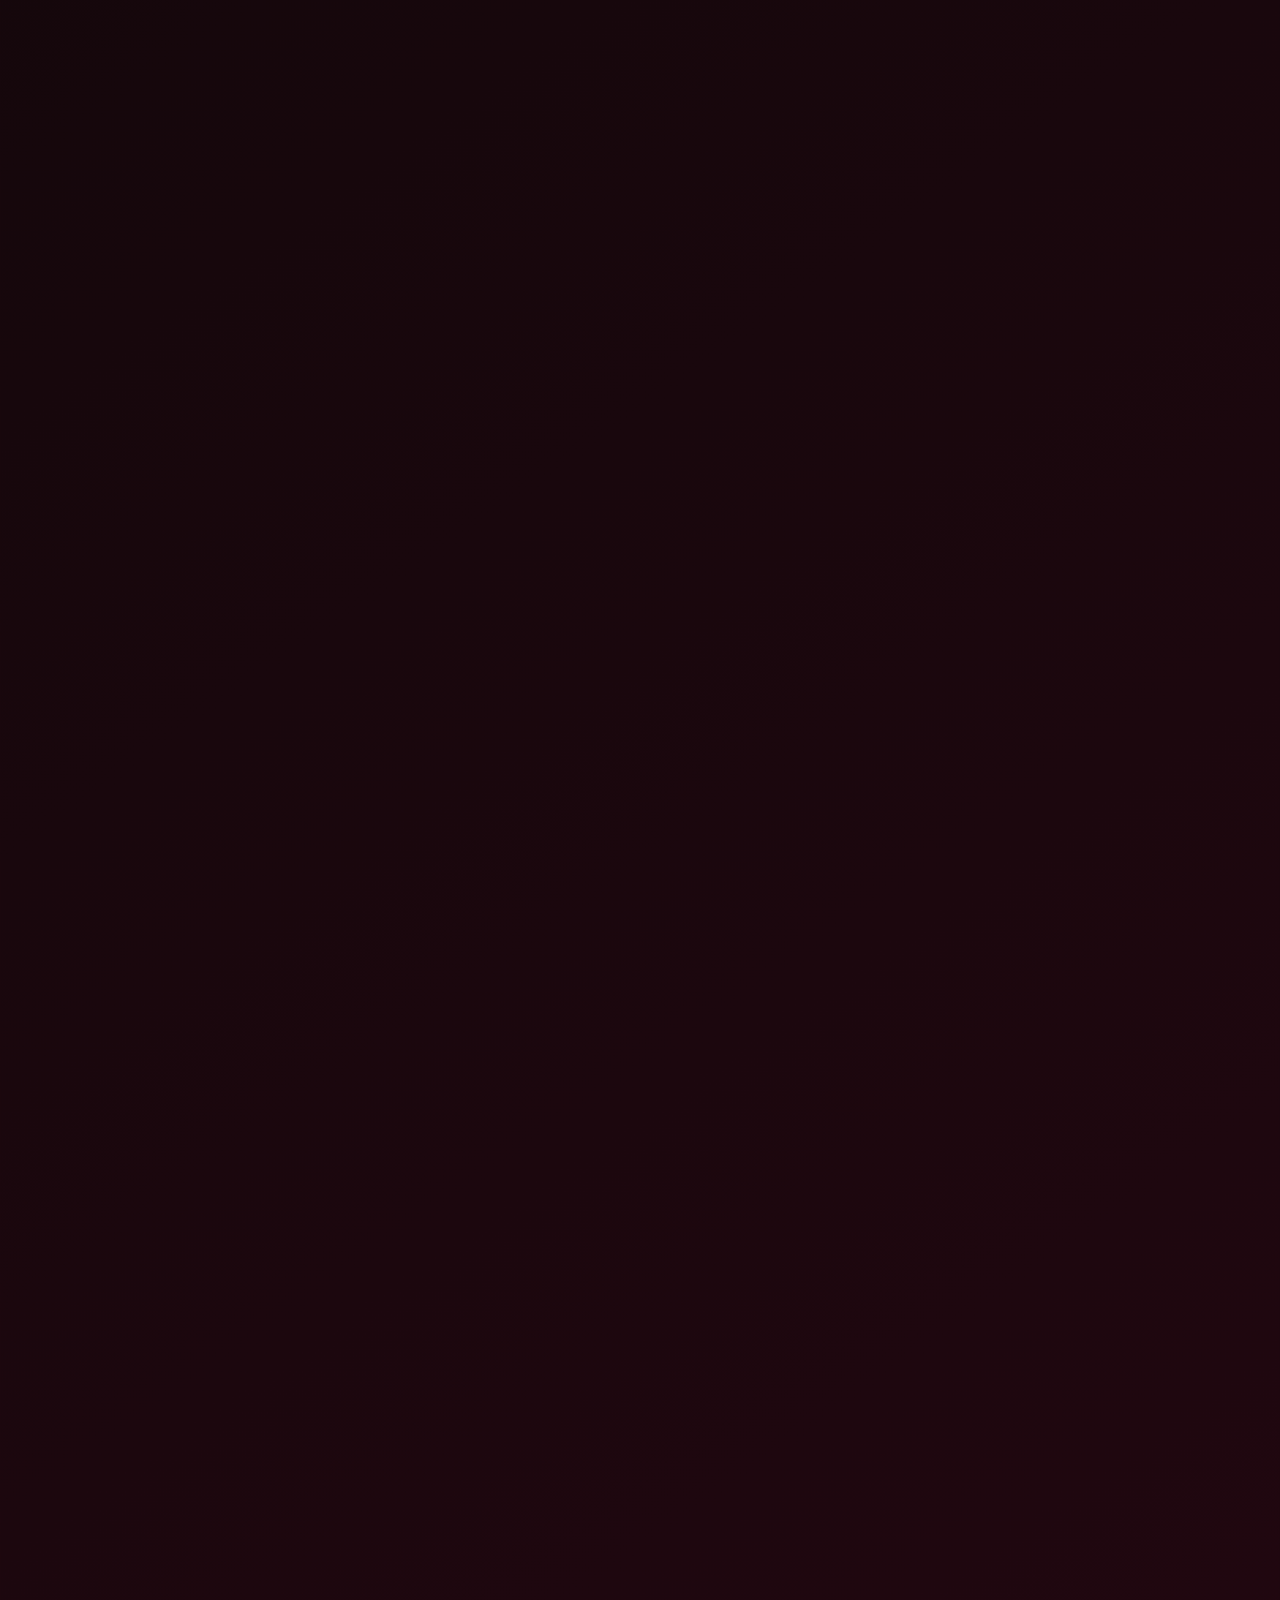
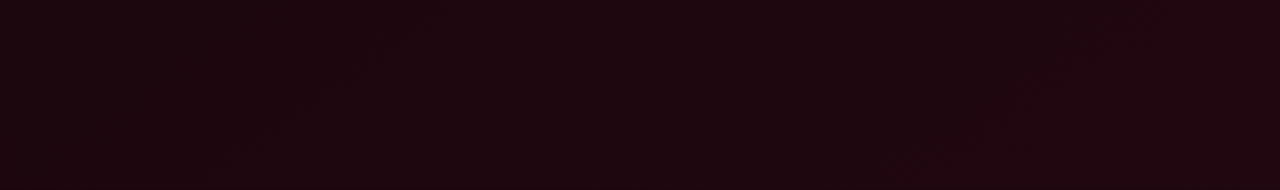
==== commit 219f348c: "f" ====
--- a/bands.html
+++ b/bands.html
@@ -15,11 +15,37 @@
     <div class="header-inner">
       <a class="brand" href="index.html" aria-label="奥元遥矢 トップページ">
         <span class="brand-crest" aria-hidden="true">
+<<<<<<< HEAD
+=======
+<<<<<<< HEAD
+>>>>>>> a999f47bccfdb6e4a6ffd0bf75371db76dcac531
           <span class="laurel left"><i></i><i></i><i></i><i></i></span>
           <span class="monogram">H</span>
           <span class="laurel right"><i></i><i></i><i></i><i></i></span>
         </span>
         <span class="brand-copy"><strong>HARUYA OKUMOTO</strong><small>PERSONAL ARCHIVE</small></span>
+<<<<<<< HEAD
+=======
+=======
+          <span class="laurel left">
+            <i></i>
+            <i></i>
+            <i></i>
+            <i></i>
+          </span><span class="monogram">H
+        </span>
+        <span class="laurel right">
+          <i></i>
+          <i></i>
+          <i></i>
+          <i></i>
+        </span>
+        <span class="brand-copy">
+          <strong>HARUYA OKUMOTO</strong>
+          <small>PERSONAL ARCHIVE</small>
+        </span>
+>>>>>>> e5dada576489e52202fa37e05b101ba4de843a2c
+>>>>>>> a999f47bccfdb6e4a6ffd0bf75371db76dcac531
       </a>
       <nav class="desktop-nav" aria-label="メインナビゲーション">
         <a href="index.html">TOP</a>
@@ -29,7 +55,15 @@
         <a href="sports.html">好きなスポーツ</a>
         <a href="contact.html">問い合わせ</a>
       </nav>
+<<<<<<< HEAD
       <button class="menu-toggle" type="button" aria-label="メニューを開く" aria-expanded="false" data-menu-toggle=""><span></span><span></span></button>
+=======
+<<<<<<< HEAD
+      <button class="menu-toggle" type="button" aria-label="メニューを開く" aria-expanded="false" data-menu-toggle=""><span></span><span></span></button>
+=======
+      <button class="menu-toggle" type="button" aria-label="メニューを開く" aria-expanded="false" data-menu-toggle><span></span><span></span></button>
+>>>>>>> e5dada576489e52202fa37e05b101ba4de843a2c
+>>>>>>> a999f47bccfdb6e4a6ffd0bf75371db76dcac531
     </div>
   </header>
   <nav class="mobile-nav" aria-label="モバイルナビゲーション">
@@ -53,7 +87,15 @@
     <section class="section">
       <div class="container band-list">
         <article class="band-card reveal">
+<<<<<<< HEAD
           <div class="album-art"><img src="images/kinggnu.JPG" alt="King Gnu"><span class="album-index">RECORD 01 / KING GNU</span></div>
+=======
+<<<<<<< HEAD
+          <div class="album-art"><img src="images/kinggnu.JPG" alt="King Gnu"><span class="album-index">RECORD 01 / KING GNU</span></div>
+=======
+          <div class="album-art" style="--album-color:#7e1735"><span class="album-initial">K</span><span class="album-index">RECORD 01 / KING GNU</span></div>
+>>>>>>> e5dada576489e52202fa37e05b101ba4de843a2c
+>>>>>>> a999f47bccfdb6e4a6ffd0bf75371db76dcac531
           <div class="band-content">
             <span class="band-kicker">01 / TOKYO NEW MIXTURE</span>
             <h2>King Gnu</h2>
@@ -67,29 +109,63 @@
         </article>
 
         <article class="band-card reveal">
+<<<<<<< HEAD
           <div class="album-art"><img src="images/radwimps.JPG" alt="RADWIMPS"><span class="album-index">RECORD 02 / RADWIMPS</span></div>
+=======
+<<<<<<< HEAD
+          <div class="album-art"><img src="images/radwimps.JPG" alt="RADWIMPS"><span class="album-index">RECORD 02 / RADWIMPS</span></div>
+=======
+          <div class="album-art" style="--album-color:#4f2436"><span class="album-initial">R</span><span class="album-index">RECORD 02 / RADWIMPS</span></div>
+>>>>>>> e5dada576489e52202fa37e05b101ba4de843a2c
+>>>>>>> a999f47bccfdb6e4a6ffd0bf75371db76dcac531
           <div class="band-content">
             <span class="band-kicker">02 / WORDS &amp; EMOTION</span>
             <h2>RADWIMPS</h2>
             <p class="band-intro">言葉の奥行きと、感情を大きく揺らすメロディ。日常の景色を少し違って見せてくれるところが好きです。</p>
             <div class="favorite-track">
               <button class="track-play" type="button" aria-label="RADWIMPSのビジュアル再生" data-demo-track="RADWIMPS">▶</button>
+<<<<<<< HEAD
               <span class="track-meta"><small>MY FAVORITE TRACK</small><strong>［DARMA GRAND PRIX］— メロディーと歌詞がRADらしさ全開で、<br>むしゃくしゃした気持ちを落ち着かせてくれる曲です。</strong></span>
+=======
+<<<<<<< HEAD
+              <span class="track-meta"><small>MY FAVORITE TRACK</small><strong>［DARMA GRAND PRIX］— メロディーと歌詞がRADらしさ全開で、<br>むしゃくしゃした気持ちを落ち着かせてくれる曲です。</strong></span>
+=======
+              <span class="track-meta"><small>MY FAVORITE TRACK</small><strong>［DARMA GRAND PRIX］— メロディーと歌詞がとにかく良く、頑張ろうと思える曲です</strong></span>
+>>>>>>> e5dada576489e52202fa37e05b101ba4de843a2c
+>>>>>>> a999f47bccfdb6e4a6ffd0bf75371db76dcac531
               <a class="placeholder-link" href="https://youtu.be/pqZqYNPqaL0?si=oA6NtMtrsPEEuw84" target="_blank" rel="noopener noreferrer">YouTubeで再生</a>
             </div>
           </div>
         </article>
 
         <article class="band-card reveal">
+<<<<<<< HEAD
           <div class="album-art"><img src="images/creephyp.JPG" alt="クリープハイプ"><span class="album-index">RECORD 03 / CREEPHYP</span></div>
+=======
+<<<<<<< HEAD
+          <div class="album-art"><img src="images/creephyp.JPG" alt="クリープハイプ"><span class="album-index">RECORD 03 / CREEPHYP</span></div>
+=======
+          <div class="album-art" style="--album-color:#92294b"><span class="album-initial">C</span><span class="album-index">RECORD 03 / CREEPHYP</span></div>
+>>>>>>> e5dada576489e52202fa37e05b101ba4de843a2c
+>>>>>>> a999f47bccfdb6e4a6ffd0bf75371db76dcac531
           <div class="band-content">
             <span class="band-kicker">03 / RAW &amp; REAL</span>
             <h2>クリープハイプ</h2>
             <p class="band-intro">鋭くて生々しい言葉と、一度聴いたら忘れられない声。きれいごとだけではない感情に共感します。</p>
             <div class="favorite-track">
               <button class="track-play" type="button" aria-label="クリープハイプのビジュアル再生" data-demo-track="クリープハイプ">▶</button>
+<<<<<<< HEAD
               <span class="track-meta"><small>MY FAVORITE TRACK</small><strong>［二十九、三十］— とても疲れた夜道に聞くと<br>また明日頑張ろうと思える曲です</strong></span>
               <a class="placeholder-link" href="https://youtu.be/-GzStwBn1RE?si=athqegoJyCTU8PUH" target="_blank" rel="noopener noreferrer">YouTubeで再生</a>
+=======
+<<<<<<< HEAD
+              <span class="track-meta"><small>MY FAVORITE TRACK</small><strong>［二十九、三十］— とても疲れた夜道に聞くと<br>また明日頑張ろうと思える曲です</strong></span>
+              <a class="placeholder-link" href="https://youtu.be/-GzStwBn1RE?si=athqegoJyCTU8PUH" target="_blank" rel="noopener noreferrer">YouTubeで再生</a>
+=======
+              <span class="track-meta"><small>MY FAVORITE TRACK</small><strong>［SHE IS FINE］— HE IS MINE との対比を考えると、より深い意味が感じられます</strong></span>
+              <a class="placeholder-link" href="#" data-placeholder-link>音楽再生リンクを設定 ↗</a>
+>>>>>>> e5dada576489e52202fa37e05b101ba4de843a2c
+>>>>>>> a999f47bccfdb6e4a6ffd0bf75371db76dcac531
             </div>
           </div>
         </article>
--- a/style.css
+++ b/style.css
@@ -761,6 +761,10 @@
   align-items: start;
 }
 
+<<<<<<< HEAD
+=======
+<<<<<<< HEAD
+>>>>>>> a999f47bccfdb6e4a6ffd0bf75371db76dcac531
 .profile-portrait{
     position: relative;
     width: 500px;
@@ -787,6 +791,37 @@
     border:1px solid rgba(200,168,107,.7);
     border-radius:16px;
     pointer-events:none;
+<<<<<<< HEAD
+=======
+=======
+.profile-portrait {
+  position: sticky;
+  top: 115px;
+  display: grid;
+  min-height: 520px;
+  place-items: center;
+  overflow: hidden;
+  border: 1px solid var(--line);
+  background:
+    linear-gradient(145deg, transparent 35%, rgba(141, 27, 59, 0.38)),
+    linear-gradient(25deg, rgba(216, 183, 104, 0.07), transparent);
+}
+
+.profile-portrait::before {
+  width: 72%;
+  aspect-ratio: 1;
+  content: "H";
+  color: var(--gold-light);
+  border: 1px solid rgba(216, 183, 104, 0.32);
+  border-radius: 50%;
+  font-family: var(--display);
+  font-size: clamp(100px, 14vw, 190px);
+  font-style: italic;
+  line-height: 1.75;
+  text-align: center;
+  box-shadow: 0 0 0 24px rgba(216, 183, 104, 0.025), 0 0 0 48px rgba(216, 183, 104, 0.018);
+>>>>>>> e5dada576489e52202fa37e05b101ba4de843a2c
+>>>>>>> a999f47bccfdb6e4a6ffd0bf75371db76dcac531
 }
 
 .profile-portrait small {
@@ -902,6 +937,10 @@
 }
 
 .album-art {
+<<<<<<< HEAD
+=======
+<<<<<<< HEAD
+>>>>>>> a999f47bccfdb6e4a6ffd0bf75371db76dcac531
     position: relative;
     width: 440px;
     height: 370px;
@@ -925,6 +964,39 @@
     padding: 5px 10px;
     border-radius: 6px;
     font-size: 12px;
+<<<<<<< HEAD
+=======
+=======
+  position: relative;
+  display: grid;
+  min-height: 370px;
+  place-items: center;
+  overflow: hidden;
+  background:
+    radial-gradient(circle at center, transparent 0 28%, rgba(0, 0, 0, 0.35) 28.5% 29%, transparent 29.5%),
+    repeating-radial-gradient(circle at center, #251116 0 5px, #14090c 6px 9px);
+}
+
+.album-art::after {
+  position: absolute;
+  width: 44%;
+  aspect-ratio: 1;
+  content: "";
+  border: 1px solid rgba(240, 217, 149, 0.42);
+  border-radius: 50%;
+  background: var(--album-color, var(--wine-700));
+  box-shadow: 0 0 50px rgba(0, 0, 0, 0.5);
+}
+
+.album-initial {
+  position: relative;
+  z-index: 2;
+  color: var(--gold-light);
+  font-family: var(--display);
+  font-size: clamp(52px, 7vw, 90px);
+  font-style: italic;
+>>>>>>> e5dada576489e52202fa37e05b101ba4de843a2c
+>>>>>>> a999f47bccfdb6e4a6ffd0bf75371db76dcac531
 }
 
 .album-art .album-index {
@@ -1082,7 +1154,15 @@
   font-size: clamp(27px, 3vw, 38px);
   font-weight: 500;
   line-height: 1.45;
+<<<<<<< HEAD
   writing-mode: vertical-tb;
+=======
+<<<<<<< HEAD
+  writing-mode: vertical-tb;
+=======
+  writing-mode: vertical-rl;
+>>>>>>> e5dada576489e52202fa37e05b101ba4de843a2c
+>>>>>>> a999f47bccfdb6e4a6ffd0bf75371db76dcac531
 }
 
 .book-card p {
@@ -1093,6 +1173,10 @@
   line-height: 1.9;
 }
 
+<<<<<<< HEAD
+=======
+<<<<<<< HEAD
+>>>>>>> a999f47bccfdb6e4a6ffd0bf75371db76dcac531
 .book-cover{
     width:100%;
     height:100%;
@@ -1100,6 +1184,25 @@
     border-radius:10px;
     box-shadow:0 10px 25px rgba(0,0,0,.35);
     transition:.3s;
+<<<<<<< HEAD
+=======
+=======
+.book-stamp {
+  position: absolute;
+  right: 24px;
+  bottom: 24px;
+  display: grid;
+  width: 38px;
+  height: 38px;
+  place-items: center;
+  color: var(--gold-light);
+  border: 1px solid var(--gold);
+  border-radius: 50%;
+  font-family: var(--display);
+  font-size: 11px;
+  font-style: italic;
+>>>>>>> e5dada576489e52202fa37e05b101ba4de843a2c
+>>>>>>> a999f47bccfdb6e4a6ffd0bf75371db76dcac531
 }
 
 .reading-note {
@@ -1141,6 +1244,55 @@
     #170b0e;
 }
 
+<<<<<<< HEAD
+=======
+<<<<<<< HEAD
+=======
+.sport-card::after {
+  position: absolute;
+  top: 22%;
+  left: 50%;
+  width: min(65%, 310px);
+  aspect-ratio: 1;
+  content: "";
+  border: 1px solid rgba(240, 217, 149, 0.22);
+  border-radius: 50%;
+  box-shadow: 0 0 0 18px rgba(216, 183, 104, 0.03), 0 0 0 36px rgba(216, 183, 104, 0.018);
+  transform: translateX(-50%);
+}
+
+.sport-card.tennis::before {
+  position: absolute;
+  top: 27%;
+  left: 50%;
+  z-index: 1;
+  width: 120px;
+  height: 210px;
+  content: "";
+  border: 8px double var(--gold-light);
+  border-radius: 50%;
+  opacity: 0.75;
+  transform: translateX(-50%) rotate(35deg);
+  box-shadow: 35px 153px 0 -27px var(--gold-light);
+}
+
+.sport-card.running::before {
+  position: absolute;
+  top: 22%;
+  left: 50%;
+  z-index: 1;
+  width: 210px;
+  height: 210px;
+  content: "";
+  border: solid var(--gold-light);
+  border-width: 0 0 7px 7px;
+  border-radius: 50%;
+  opacity: 0.72;
+  transform: translateX(-50%) rotate(-38deg) skew(-12deg);
+}
+
+>>>>>>> e5dada576489e52202fa37e05b101ba4de843a2c
+>>>>>>> a999f47bccfdb6e4a6ffd0bf75371db76dcac531
 .sport-index {
   color: var(--gold);
   font-family: var(--display);
@@ -1186,6 +1338,10 @@
   letter-spacing: 0.16em;
 }
 
+<<<<<<< HEAD
+=======
+<<<<<<< HEAD
+>>>>>>> a999f47bccfdb6e4a6ffd0bf75371db76dcac531
 .sport-image{
     width:300px;
     aspect-ratio:1/1;
@@ -1197,6 +1353,11 @@
     transition:.3s;
 }
 
+<<<<<<< HEAD
+=======
+=======
+>>>>>>> e5dada576489e52202fa37e05b101ba4de843a2c
+>>>>>>> a999f47bccfdb6e4a6ffd0bf75371db76dcac531
 .routine {
   display: grid;
   grid-template-columns: repeat(3, 1fr);
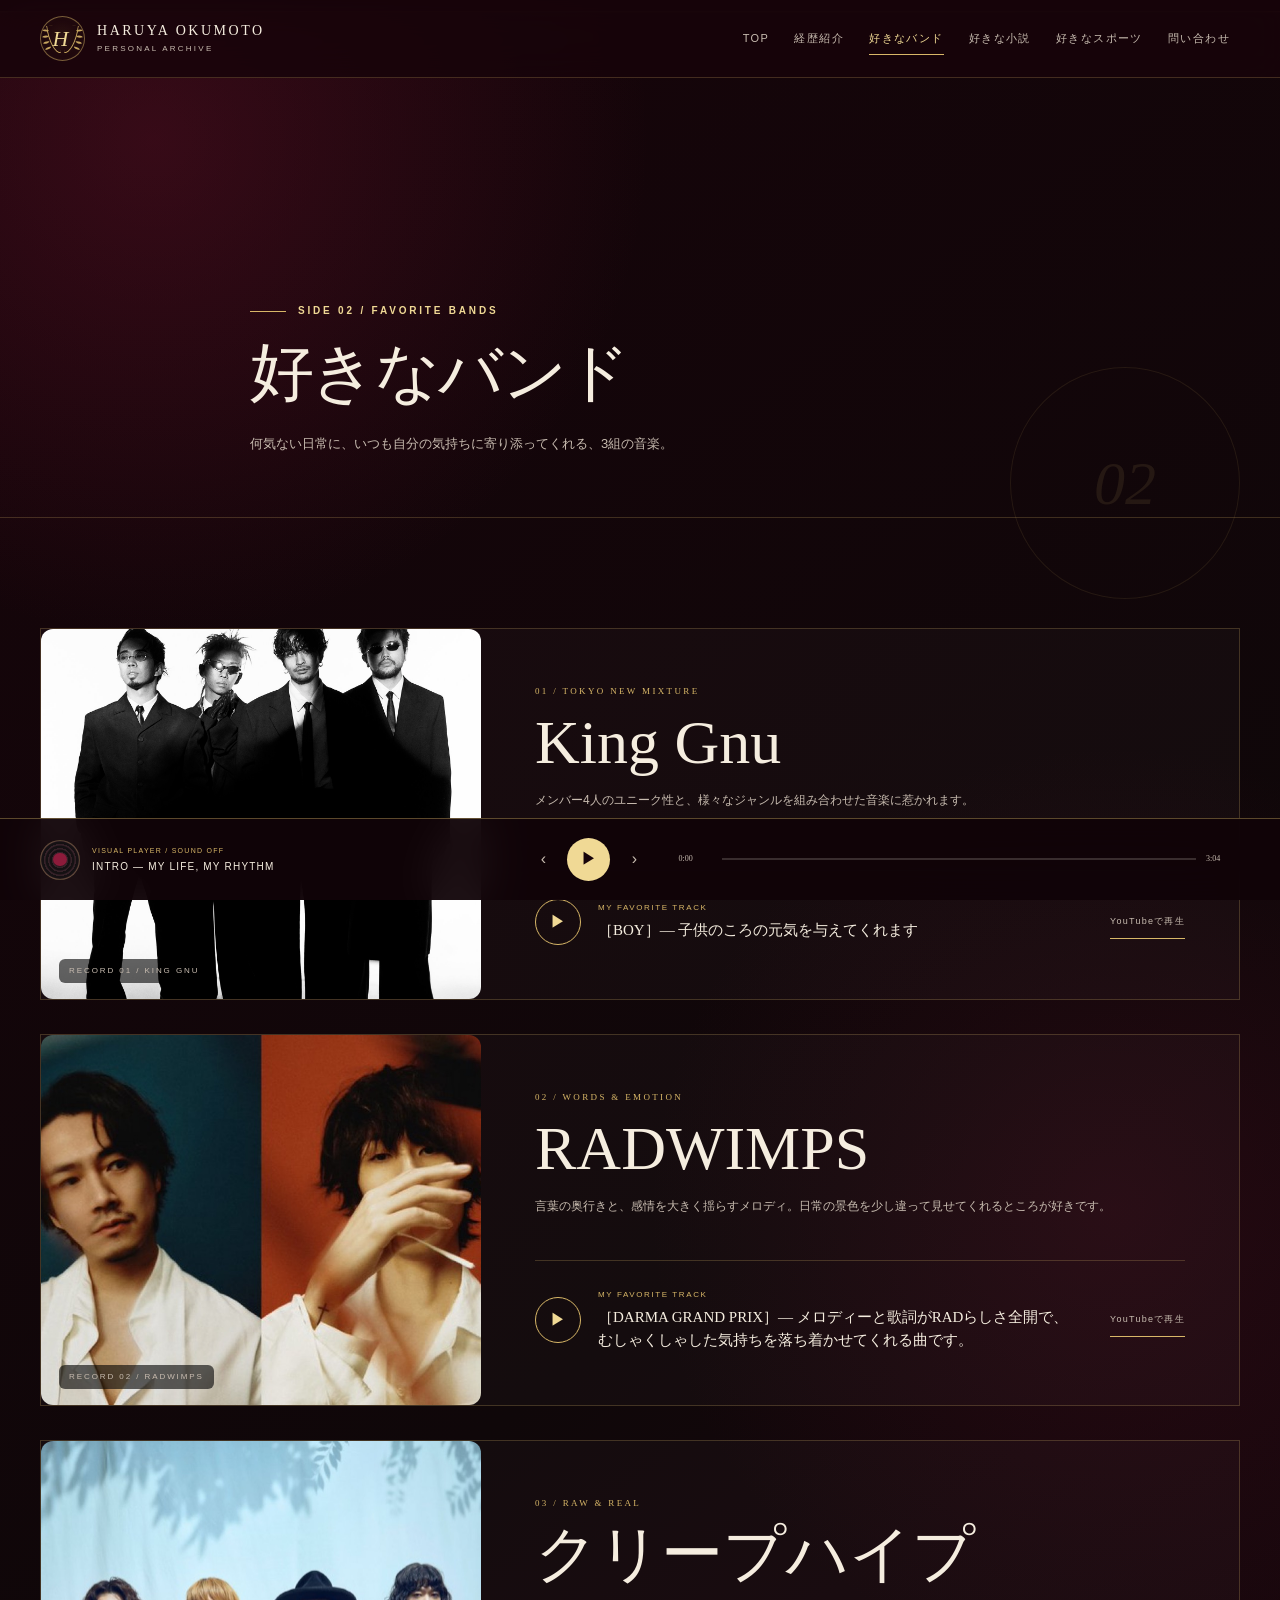
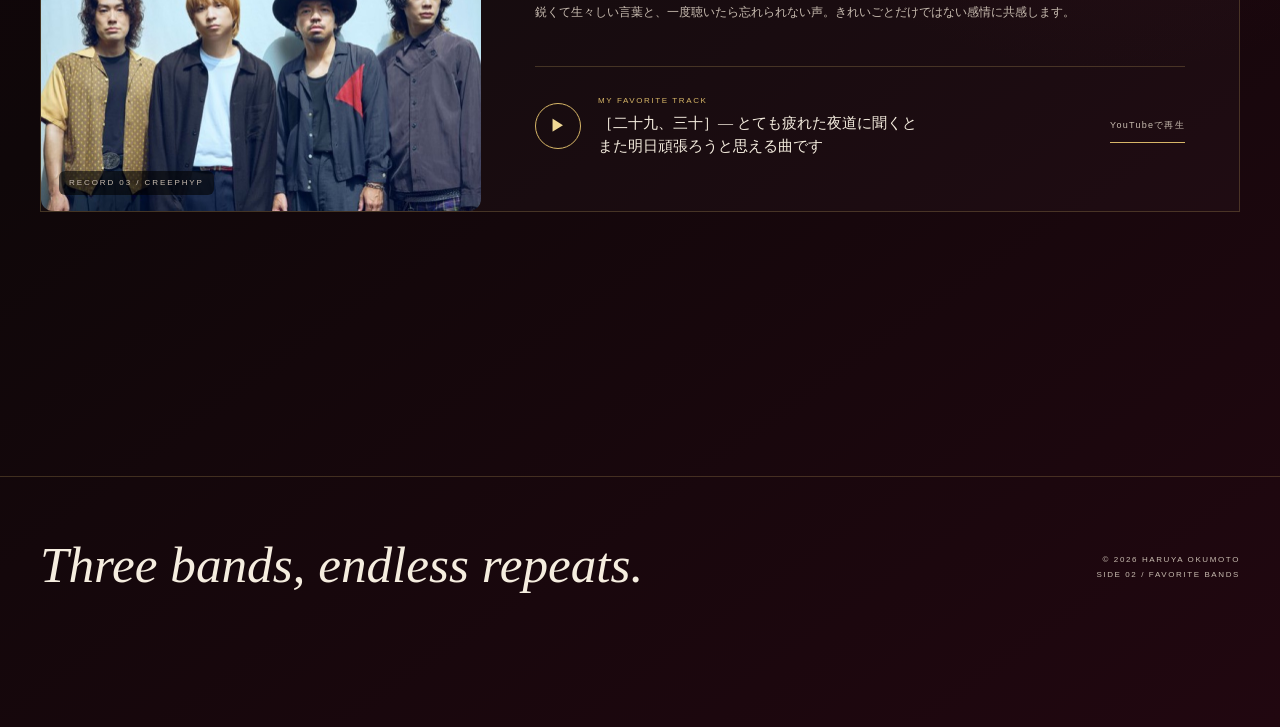
==== commit 19a48c0c: "gg" ====
--- a/bands.html
+++ b/bands.html
@@ -15,37 +15,11 @@
     <div class="header-inner">
       <a class="brand" href="index.html" aria-label="奥元遥矢 トップページ">
         <span class="brand-crest" aria-hidden="true">
-<<<<<<< HEAD
-=======
-<<<<<<< HEAD
->>>>>>> a999f47bccfdb6e4a6ffd0bf75371db76dcac531
           <span class="laurel left"><i></i><i></i><i></i><i></i></span>
           <span class="monogram">H</span>
           <span class="laurel right"><i></i><i></i><i></i><i></i></span>
         </span>
         <span class="brand-copy"><strong>HARUYA OKUMOTO</strong><small>PERSONAL ARCHIVE</small></span>
-<<<<<<< HEAD
-=======
-=======
-          <span class="laurel left">
-            <i></i>
-            <i></i>
-            <i></i>
-            <i></i>
-          </span><span class="monogram">H
-        </span>
-        <span class="laurel right">
-          <i></i>
-          <i></i>
-          <i></i>
-          <i></i>
-        </span>
-        <span class="brand-copy">
-          <strong>HARUYA OKUMOTO</strong>
-          <small>PERSONAL ARCHIVE</small>
-        </span>
->>>>>>> e5dada576489e52202fa37e05b101ba4de843a2c
->>>>>>> a999f47bccfdb6e4a6ffd0bf75371db76dcac531
       </a>
       <nav class="desktop-nav" aria-label="メインナビゲーション">
         <a href="index.html">TOP</a>
@@ -55,15 +29,7 @@
         <a href="sports.html">好きなスポーツ</a>
         <a href="contact.html">問い合わせ</a>
       </nav>
-<<<<<<< HEAD
       <button class="menu-toggle" type="button" aria-label="メニューを開く" aria-expanded="false" data-menu-toggle=""><span></span><span></span></button>
-=======
-<<<<<<< HEAD
-      <button class="menu-toggle" type="button" aria-label="メニューを開く" aria-expanded="false" data-menu-toggle=""><span></span><span></span></button>
-=======
-      <button class="menu-toggle" type="button" aria-label="メニューを開く" aria-expanded="false" data-menu-toggle><span></span><span></span></button>
->>>>>>> e5dada576489e52202fa37e05b101ba4de843a2c
->>>>>>> a999f47bccfdb6e4a6ffd0bf75371db76dcac531
     </div>
   </header>
   <nav class="mobile-nav" aria-label="モバイルナビゲーション">
@@ -87,15 +53,7 @@
     <section class="section">
       <div class="container band-list">
         <article class="band-card reveal">
-<<<<<<< HEAD
           <div class="album-art"><img src="images/kinggnu.JPG" alt="King Gnu"><span class="album-index">RECORD 01 / KING GNU</span></div>
-=======
-<<<<<<< HEAD
-          <div class="album-art"><img src="images/kinggnu.JPG" alt="King Gnu"><span class="album-index">RECORD 01 / KING GNU</span></div>
-=======
-          <div class="album-art" style="--album-color:#7e1735"><span class="album-initial">K</span><span class="album-index">RECORD 01 / KING GNU</span></div>
->>>>>>> e5dada576489e52202fa37e05b101ba4de843a2c
->>>>>>> a999f47bccfdb6e4a6ffd0bf75371db76dcac531
           <div class="band-content">
             <span class="band-kicker">01 / TOKYO NEW MIXTURE</span>
             <h2>King Gnu</h2>
@@ -109,63 +67,29 @@
         </article>
 
         <article class="band-card reveal">
-<<<<<<< HEAD
           <div class="album-art"><img src="images/radwimps.JPG" alt="RADWIMPS"><span class="album-index">RECORD 02 / RADWIMPS</span></div>
-=======
-<<<<<<< HEAD
-          <div class="album-art"><img src="images/radwimps.JPG" alt="RADWIMPS"><span class="album-index">RECORD 02 / RADWIMPS</span></div>
-=======
-          <div class="album-art" style="--album-color:#4f2436"><span class="album-initial">R</span><span class="album-index">RECORD 02 / RADWIMPS</span></div>
->>>>>>> e5dada576489e52202fa37e05b101ba4de843a2c
->>>>>>> a999f47bccfdb6e4a6ffd0bf75371db76dcac531
           <div class="band-content">
             <span class="band-kicker">02 / WORDS &amp; EMOTION</span>
             <h2>RADWIMPS</h2>
             <p class="band-intro">言葉の奥行きと、感情を大きく揺らすメロディ。日常の景色を少し違って見せてくれるところが好きです。</p>
             <div class="favorite-track">
               <button class="track-play" type="button" aria-label="RADWIMPSのビジュアル再生" data-demo-track="RADWIMPS">▶</button>
-<<<<<<< HEAD
               <span class="track-meta"><small>MY FAVORITE TRACK</small><strong>［DARMA GRAND PRIX］— メロディーと歌詞がRADらしさ全開で、<br>むしゃくしゃした気持ちを落ち着かせてくれる曲です。</strong></span>
-=======
-<<<<<<< HEAD
-              <span class="track-meta"><small>MY FAVORITE TRACK</small><strong>［DARMA GRAND PRIX］— メロディーと歌詞がRADらしさ全開で、<br>むしゃくしゃした気持ちを落ち着かせてくれる曲です。</strong></span>
-=======
-              <span class="track-meta"><small>MY FAVORITE TRACK</small><strong>［DARMA GRAND PRIX］— メロディーと歌詞がとにかく良く、頑張ろうと思える曲です</strong></span>
->>>>>>> e5dada576489e52202fa37e05b101ba4de843a2c
->>>>>>> a999f47bccfdb6e4a6ffd0bf75371db76dcac531
               <a class="placeholder-link" href="https://youtu.be/pqZqYNPqaL0?si=oA6NtMtrsPEEuw84" target="_blank" rel="noopener noreferrer">YouTubeで再生</a>
             </div>
           </div>
         </article>
 
         <article class="band-card reveal">
-<<<<<<< HEAD
           <div class="album-art"><img src="images/creephyp.JPG" alt="クリープハイプ"><span class="album-index">RECORD 03 / CREEPHYP</span></div>
-=======
-<<<<<<< HEAD
-          <div class="album-art"><img src="images/creephyp.JPG" alt="クリープハイプ"><span class="album-index">RECORD 03 / CREEPHYP</span></div>
-=======
-          <div class="album-art" style="--album-color:#92294b"><span class="album-initial">C</span><span class="album-index">RECORD 03 / CREEPHYP</span></div>
->>>>>>> e5dada576489e52202fa37e05b101ba4de843a2c
->>>>>>> a999f47bccfdb6e4a6ffd0bf75371db76dcac531
           <div class="band-content">
             <span class="band-kicker">03 / RAW &amp; REAL</span>
             <h2>クリープハイプ</h2>
             <p class="band-intro">鋭くて生々しい言葉と、一度聴いたら忘れられない声。きれいごとだけではない感情に共感します。</p>
             <div class="favorite-track">
               <button class="track-play" type="button" aria-label="クリープハイプのビジュアル再生" data-demo-track="クリープハイプ">▶</button>
-<<<<<<< HEAD
               <span class="track-meta"><small>MY FAVORITE TRACK</small><strong>［二十九、三十］— とても疲れた夜道に聞くと<br>また明日頑張ろうと思える曲です</strong></span>
               <a class="placeholder-link" href="https://youtu.be/-GzStwBn1RE?si=athqegoJyCTU8PUH" target="_blank" rel="noopener noreferrer">YouTubeで再生</a>
-=======
-<<<<<<< HEAD
-              <span class="track-meta"><small>MY FAVORITE TRACK</small><strong>［二十九、三十］— とても疲れた夜道に聞くと<br>また明日頑張ろうと思える曲です</strong></span>
-              <a class="placeholder-link" href="https://youtu.be/-GzStwBn1RE?si=athqegoJyCTU8PUH" target="_blank" rel="noopener noreferrer">YouTubeで再生</a>
-=======
-              <span class="track-meta"><small>MY FAVORITE TRACK</small><strong>［SHE IS FINE］— HE IS MINE との対比を考えると、より深い意味が感じられます</strong></span>
-              <a class="placeholder-link" href="#" data-placeholder-link>音楽再生リンクを設定 ↗</a>
->>>>>>> e5dada576489e52202fa37e05b101ba4de843a2c
->>>>>>> a999f47bccfdb6e4a6ffd0bf75371db76dcac531
             </div>
           </div>
         </article>
--- a/style.css
+++ b/style.css
@@ -761,10 +761,6 @@
   align-items: start;
 }
 
-<<<<<<< HEAD
-=======
-<<<<<<< HEAD
->>>>>>> a999f47bccfdb6e4a6ffd0bf75371db76dcac531
 .profile-portrait{
     position: relative;
     width: 500px;
@@ -791,37 +787,6 @@
     border:1px solid rgba(200,168,107,.7);
     border-radius:16px;
     pointer-events:none;
-<<<<<<< HEAD
-=======
-=======
-.profile-portrait {
-  position: sticky;
-  top: 115px;
-  display: grid;
-  min-height: 520px;
-  place-items: center;
-  overflow: hidden;
-  border: 1px solid var(--line);
-  background:
-    linear-gradient(145deg, transparent 35%, rgba(141, 27, 59, 0.38)),
-    linear-gradient(25deg, rgba(216, 183, 104, 0.07), transparent);
-}
-
-.profile-portrait::before {
-  width: 72%;
-  aspect-ratio: 1;
-  content: "H";
-  color: var(--gold-light);
-  border: 1px solid rgba(216, 183, 104, 0.32);
-  border-radius: 50%;
-  font-family: var(--display);
-  font-size: clamp(100px, 14vw, 190px);
-  font-style: italic;
-  line-height: 1.75;
-  text-align: center;
-  box-shadow: 0 0 0 24px rgba(216, 183, 104, 0.025), 0 0 0 48px rgba(216, 183, 104, 0.018);
->>>>>>> e5dada576489e52202fa37e05b101ba4de843a2c
->>>>>>> a999f47bccfdb6e4a6ffd0bf75371db76dcac531
 }
 
 .profile-portrait small {
@@ -937,10 +902,6 @@
 }
 
 .album-art {
-<<<<<<< HEAD
-=======
-<<<<<<< HEAD
->>>>>>> a999f47bccfdb6e4a6ffd0bf75371db76dcac531
     position: relative;
     width: 440px;
     height: 370px;
@@ -964,39 +925,6 @@
     padding: 5px 10px;
     border-radius: 6px;
     font-size: 12px;
-<<<<<<< HEAD
-=======
-=======
-  position: relative;
-  display: grid;
-  min-height: 370px;
-  place-items: center;
-  overflow: hidden;
-  background:
-    radial-gradient(circle at center, transparent 0 28%, rgba(0, 0, 0, 0.35) 28.5% 29%, transparent 29.5%),
-    repeating-radial-gradient(circle at center, #251116 0 5px, #14090c 6px 9px);
-}
-
-.album-art::after {
-  position: absolute;
-  width: 44%;
-  aspect-ratio: 1;
-  content: "";
-  border: 1px solid rgba(240, 217, 149, 0.42);
-  border-radius: 50%;
-  background: var(--album-color, var(--wine-700));
-  box-shadow: 0 0 50px rgba(0, 0, 0, 0.5);
-}
-
-.album-initial {
-  position: relative;
-  z-index: 2;
-  color: var(--gold-light);
-  font-family: var(--display);
-  font-size: clamp(52px, 7vw, 90px);
-  font-style: italic;
->>>>>>> e5dada576489e52202fa37e05b101ba4de843a2c
->>>>>>> a999f47bccfdb6e4a6ffd0bf75371db76dcac531
 }
 
 .album-art .album-index {
@@ -1154,15 +1082,7 @@
   font-size: clamp(27px, 3vw, 38px);
   font-weight: 500;
   line-height: 1.45;
-<<<<<<< HEAD
   writing-mode: vertical-tb;
-=======
-<<<<<<< HEAD
-  writing-mode: vertical-tb;
-=======
-  writing-mode: vertical-rl;
->>>>>>> e5dada576489e52202fa37e05b101ba4de843a2c
->>>>>>> a999f47bccfdb6e4a6ffd0bf75371db76dcac531
 }
 
 .book-card p {
@@ -1173,10 +1093,6 @@
   line-height: 1.9;
 }
 
-<<<<<<< HEAD
-=======
-<<<<<<< HEAD
->>>>>>> a999f47bccfdb6e4a6ffd0bf75371db76dcac531
 .book-cover{
     width:100%;
     height:100%;
@@ -1184,25 +1100,6 @@
     border-radius:10px;
     box-shadow:0 10px 25px rgba(0,0,0,.35);
     transition:.3s;
-<<<<<<< HEAD
-=======
-=======
-.book-stamp {
-  position: absolute;
-  right: 24px;
-  bottom: 24px;
-  display: grid;
-  width: 38px;
-  height: 38px;
-  place-items: center;
-  color: var(--gold-light);
-  border: 1px solid var(--gold);
-  border-radius: 50%;
-  font-family: var(--display);
-  font-size: 11px;
-  font-style: italic;
->>>>>>> e5dada576489e52202fa37e05b101ba4de843a2c
->>>>>>> a999f47bccfdb6e4a6ffd0bf75371db76dcac531
 }
 
 .reading-note {
@@ -1244,55 +1141,6 @@
     #170b0e;
 }
 
-<<<<<<< HEAD
-=======
-<<<<<<< HEAD
-=======
-.sport-card::after {
-  position: absolute;
-  top: 22%;
-  left: 50%;
-  width: min(65%, 310px);
-  aspect-ratio: 1;
-  content: "";
-  border: 1px solid rgba(240, 217, 149, 0.22);
-  border-radius: 50%;
-  box-shadow: 0 0 0 18px rgba(216, 183, 104, 0.03), 0 0 0 36px rgba(216, 183, 104, 0.018);
-  transform: translateX(-50%);
-}
-
-.sport-card.tennis::before {
-  position: absolute;
-  top: 27%;
-  left: 50%;
-  z-index: 1;
-  width: 120px;
-  height: 210px;
-  content: "";
-  border: 8px double var(--gold-light);
-  border-radius: 50%;
-  opacity: 0.75;
-  transform: translateX(-50%) rotate(35deg);
-  box-shadow: 35px 153px 0 -27px var(--gold-light);
-}
-
-.sport-card.running::before {
-  position: absolute;
-  top: 22%;
-  left: 50%;
-  z-index: 1;
-  width: 210px;
-  height: 210px;
-  content: "";
-  border: solid var(--gold-light);
-  border-width: 0 0 7px 7px;
-  border-radius: 50%;
-  opacity: 0.72;
-  transform: translateX(-50%) rotate(-38deg) skew(-12deg);
-}
-
->>>>>>> e5dada576489e52202fa37e05b101ba4de843a2c
->>>>>>> a999f47bccfdb6e4a6ffd0bf75371db76dcac531
 .sport-index {
   color: var(--gold);
   font-family: var(--display);
@@ -1338,10 +1186,6 @@
   letter-spacing: 0.16em;
 }
 
-<<<<<<< HEAD
-=======
-<<<<<<< HEAD
->>>>>>> a999f47bccfdb6e4a6ffd0bf75371db76dcac531
 .sport-image{
     width:300px;
     aspect-ratio:1/1;
@@ -1353,11 +1197,6 @@
     transition:.3s;
 }
 
-<<<<<<< HEAD
-=======
-=======
->>>>>>> e5dada576489e52202fa37e05b101ba4de843a2c
->>>>>>> a999f47bccfdb6e4a6ffd0bf75371db76dcac531
 .routine {
   display: grid;
   grid-template-columns: repeat(3, 1fr);
